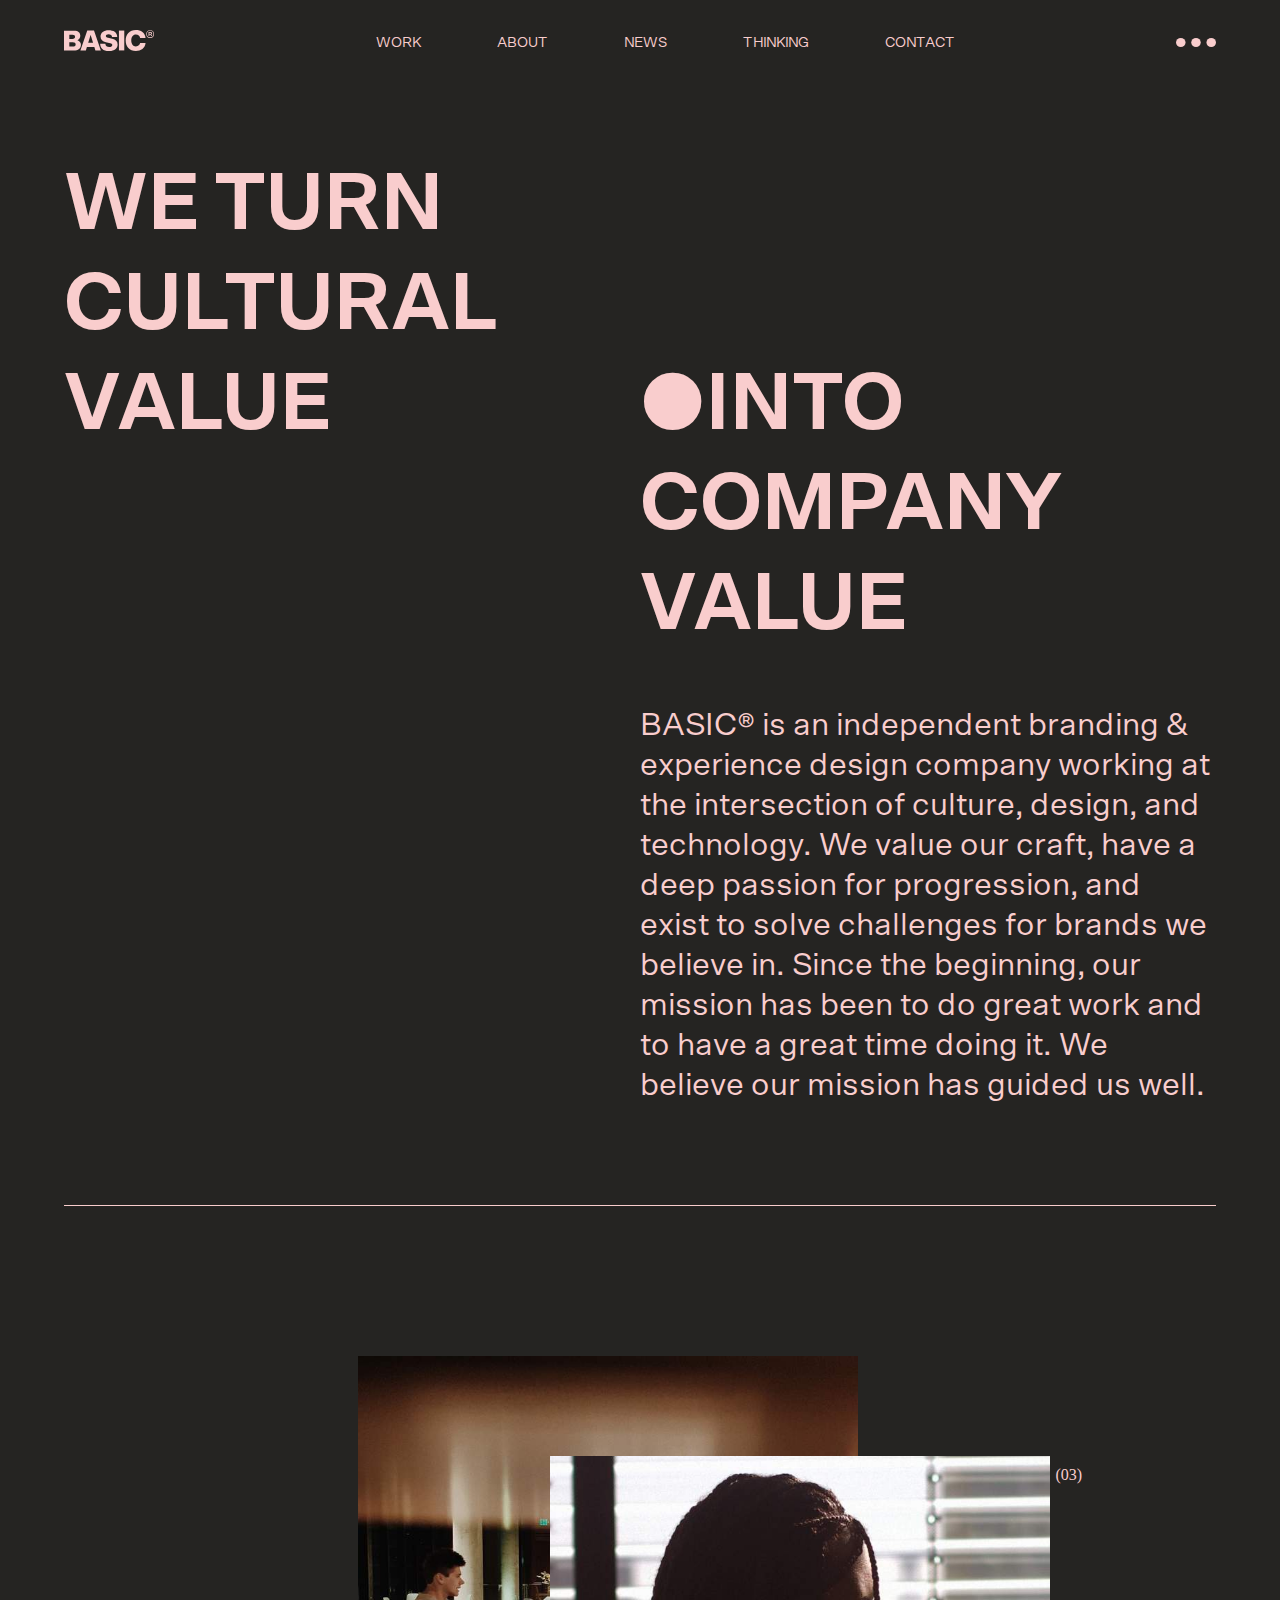
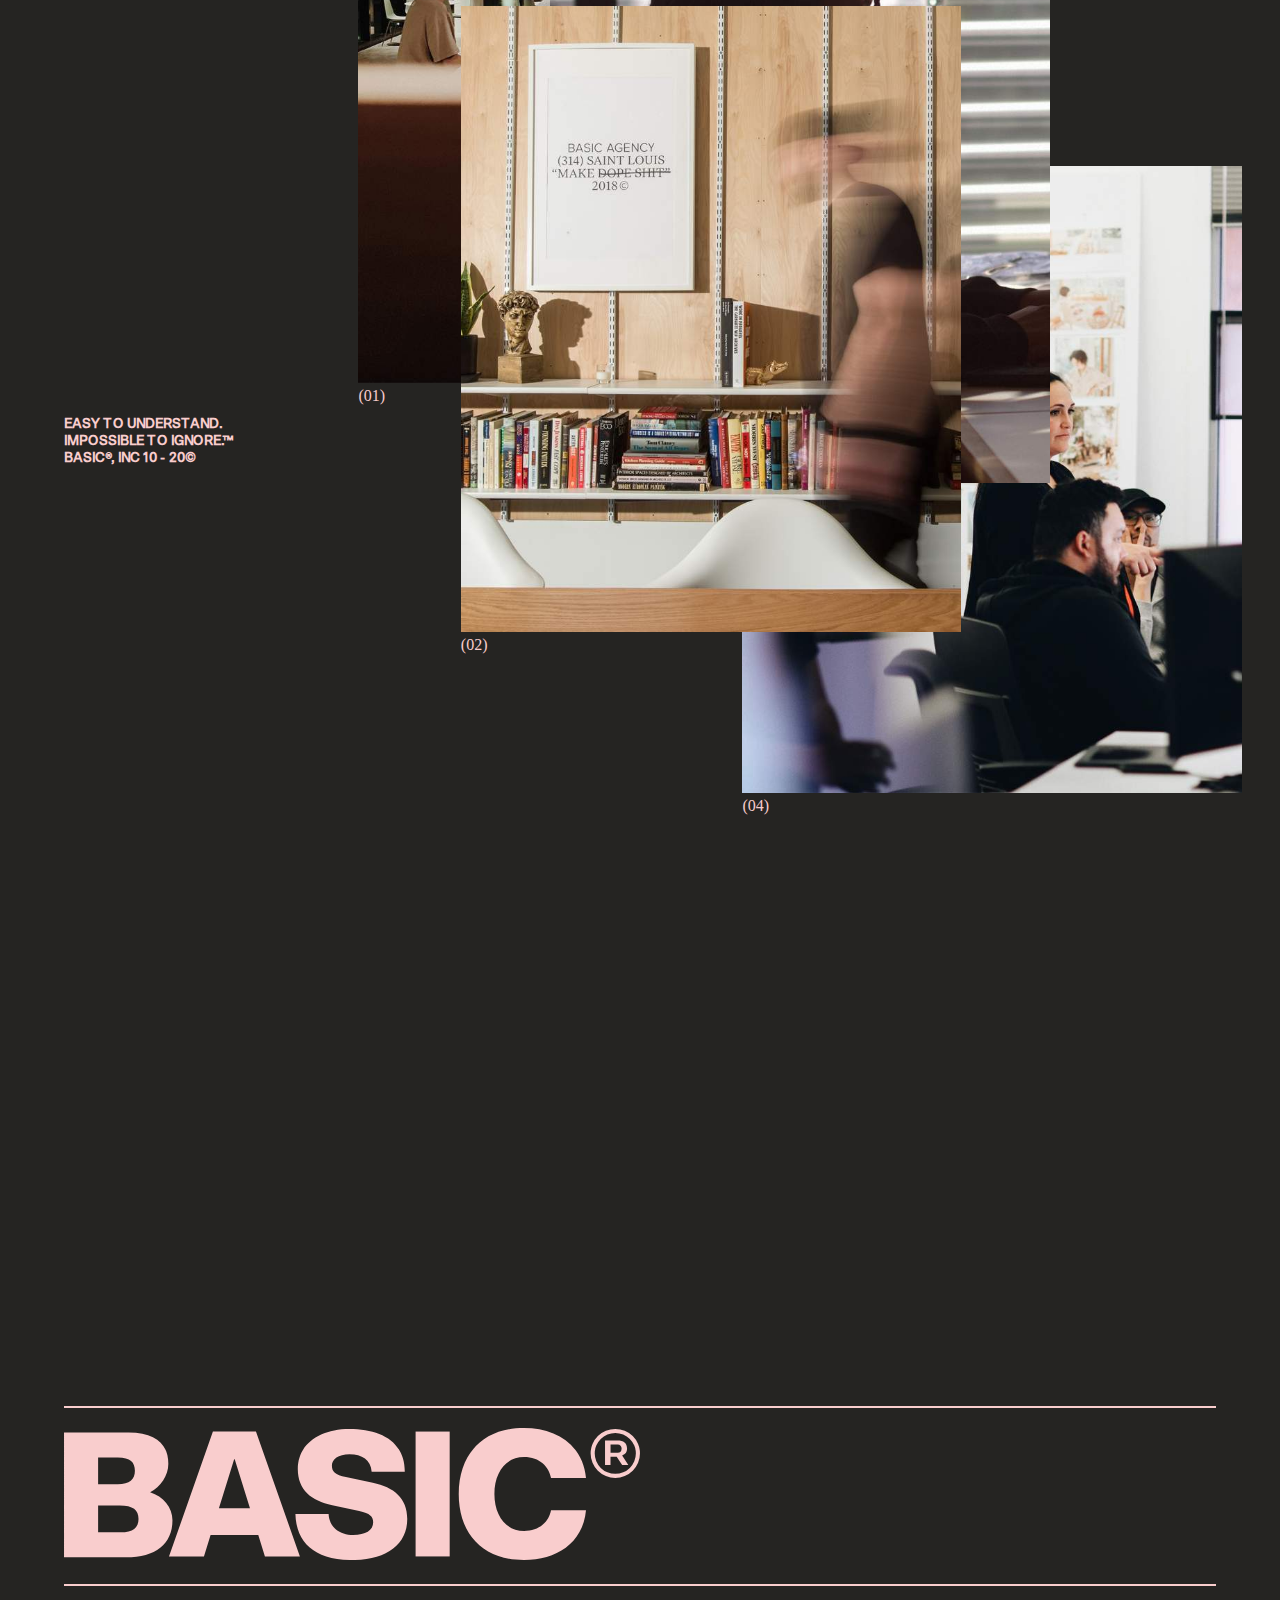
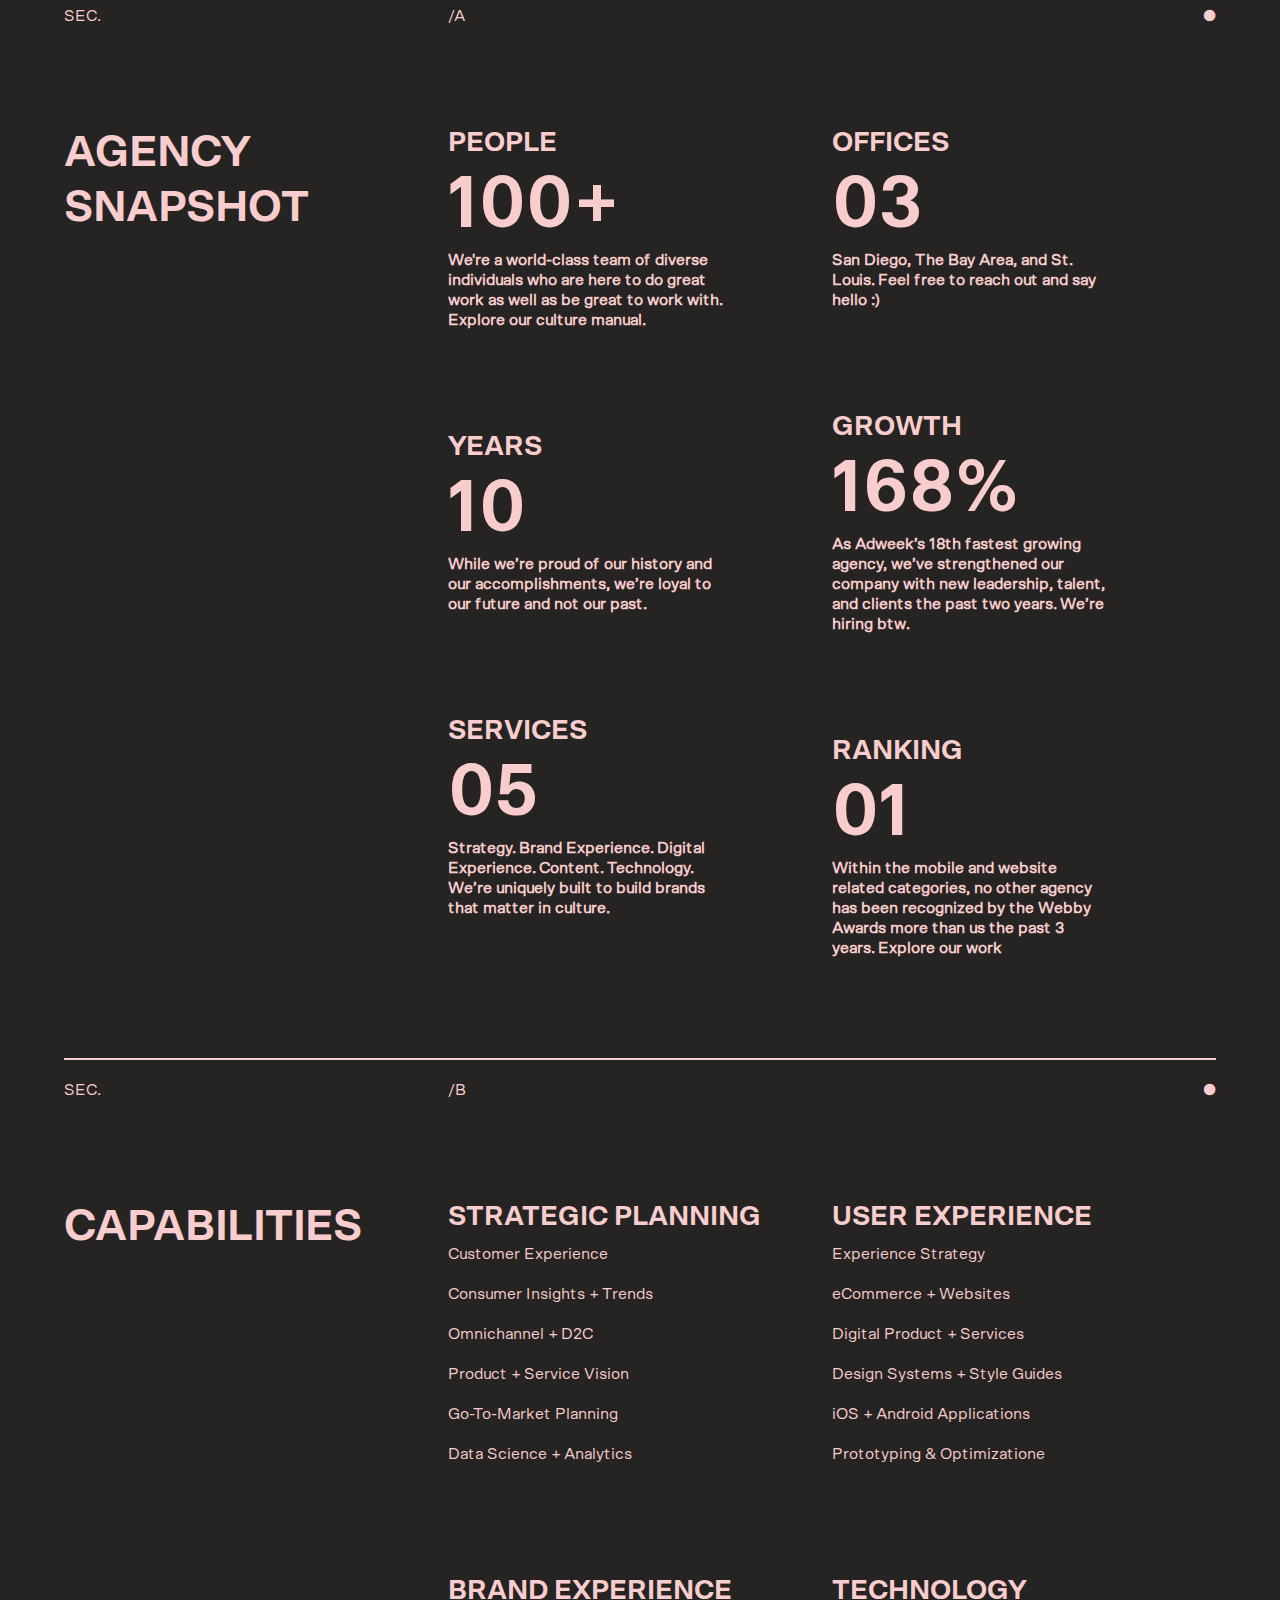
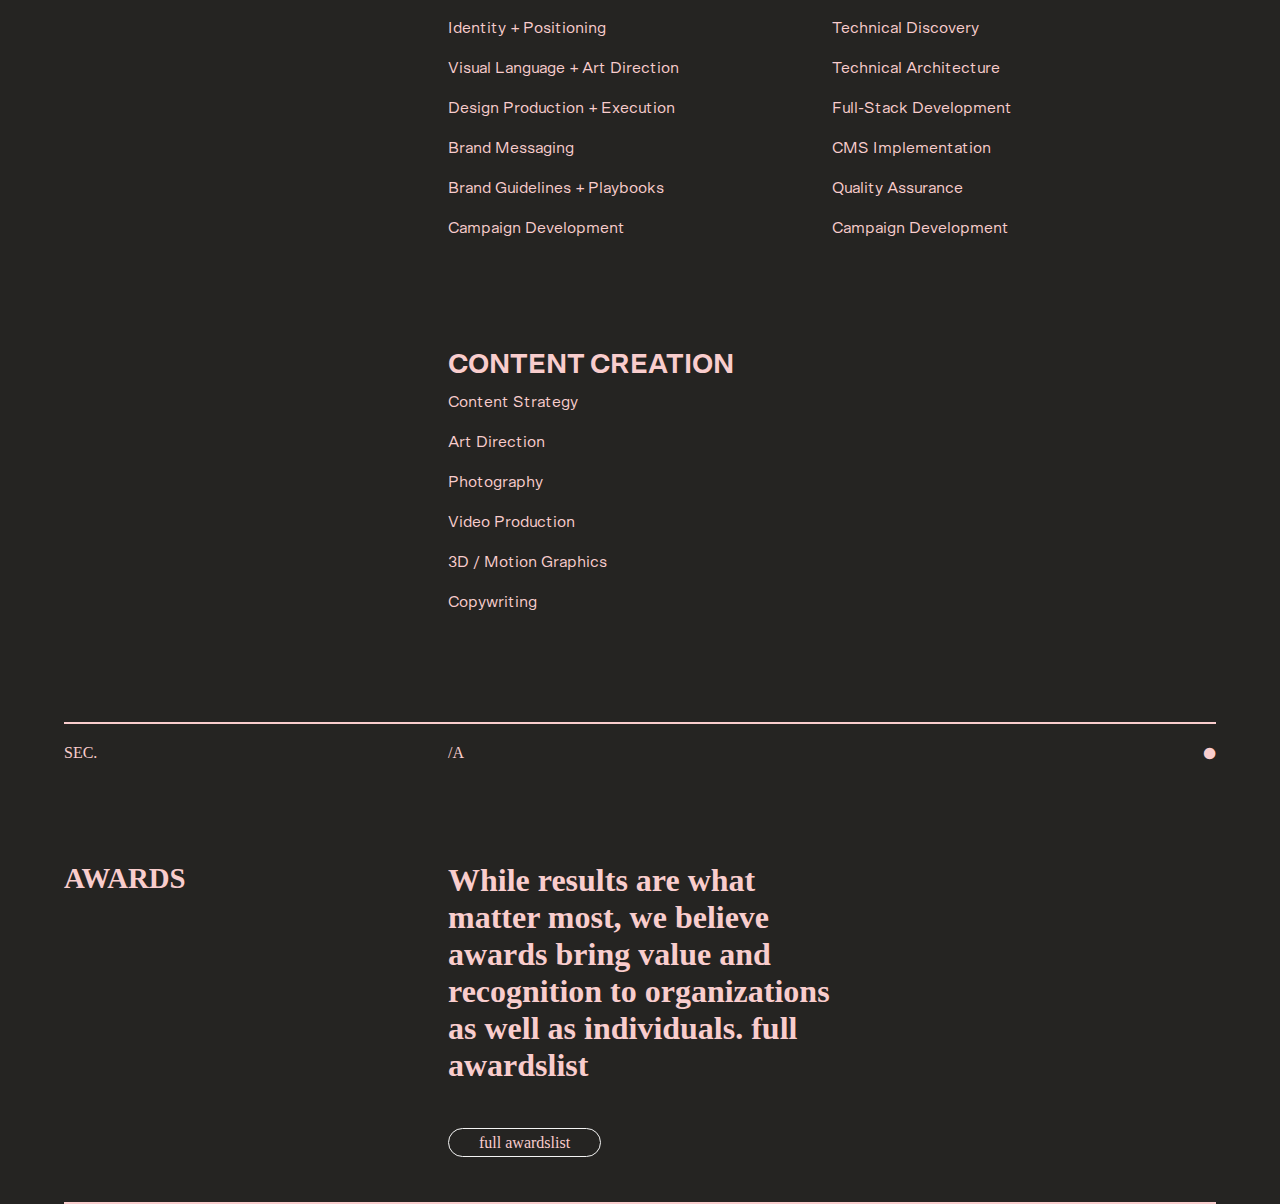
==== assets/html/about.html @ 521edc27 "Basic-Agency" ====
<!DOCTYPE html>
<html lang="en">

<head>
    <meta charset="UTF-8">
    <meta name="viewport" content="width=device-width, initial-scale=1.0">
    <title>Document</title>
    <link rel="stylesheet" href="../css/style.css">
</head>

<body>
    <main class="HeroAbout">
        <section id="about">
            <!-- Header -->
            <header>
                <nav>
                    <a href="../../index.html"><img src="../img/logo_pink.svg" alt=""></a>
                    <ul>
                        <li><a class="nav-item nav-item-pink" href="../html/work.html">WORK</a></li>
                        <li><a class="nav-item nav-item-pink" href="../html/about.html">ABOUT</a></li>
                        <li><a class="nav-item nav-item-pink" href="../html/news.html">NEWS</a></li>
                        <li><a class="nav-item nav-item-pink" href="../html/thinking.html">THINKING</a></li>
                        <li><a class="nav-item nav-item-pink" href="../html/contact.html">CONTACT</a></li>
                    </ul>
                    <img src="../img/menu_pink.svg" alt="">
                </nav>
            </header>
        </section>
        <!-- sectionAbout2 -->
        <section class="sectionAbout2">
            <article class="weTurn">
                <h1>WE TURN CULTURAL VALUE</h1>
            </article>

            <article class="into">
                <h1>●INTO COMPANY VALUE</h1>
                <p>BASIC® is an independent branding & experience design company working at the intersection of culture,
                    design, and technology. We value our craft, have a deep passion for progression, and exist to solve
                    challenges for brands we believe in. Since the beginning, our mission has been to do great work and
                    to have a great time doing it. We believe our mission has guided us well.
                </p>
            </article>
        </section>
        <!-- sectionAbout3 -->
        <section class="sectionAbout3">
            <h5>EASY TO UNDERSTAND. IMPOSSIBLE TO IGNORE.™ BASIC®, INC 10 - 20©</h5>
            <article class="AboutImg1">
                <img src="../img/About-Gallery_1.jpg" alt="">
                <p>(01)</p>
            </article>
            <article class="AboutImg2">
                <img src="../img/About-Gallery_2.jpg" alt="">
                <p>(02)</p>
            </article>
            <article class="AboutImg3">
                <img src="../img/About-Gallery_3.jpg" alt="">
                <p>(03)</p>
            </article>
            <article class="AboutImg4">
                <img src="../img/About-Gallery_4.jpg" alt="">
                <p>(04)</p>
            </article>
        </section>
        <!-- sectionAbout4 -->
        <section class="sectionAbout4">
            <img src="../img/logo_pink.svg" alt="">
        </section>
        <!-- sectionAbout5 -->
        <section class="sectionAbout5">
            <!--  -->
            <section class="">
                <article class="snapshot">
                    <p>SEC.</p>
                    <h3>AGENCY SNAPSHOT</h3>
                </article>
            </section>
            <!--  -->
            <section class="">
                <!-- people -->
                <article class="people ">
                    <p>/A</p>
                    <h3>PEOPLE</h3>
                    <h1>100+</h1>
                    <h4>We're a world-class team of diverse individuals who are here to do great work as well as be
                        great to work with. Explore our culture manual.
                    </h4>
                </article>
                <!-- year -->
                <article class="people ">
                    <h3>YEARS</h3>
                    <h1>10</h1>
                    <h4>While we’re proud of our history and our accomplishments, we’re loyal to our future and not our
                        past.</h4>
                </article>
                <!-- services -->
                <article class="people classHeight">
                    <h3>SERVICES</h3>
                    <h1>05</h1>
                    <h4>Strategy. Brand Experience. Digital Experience. Content. Technology. We’re uniquely built to
                        build brands that matter in culture.</h4>
                </article>
            </section>
            <!--  -->
            <section>
                <!-- offices -->
                <article class="offices ">
                    <p>●</p>
                    <h3>OFFICES</h3>
                    <h1>03</h1>
                    <h4>San Diego, The Bay Area, and St. Louis. Feel free to reach out and say hello :)
                    </h4>
                </article>
                <!-- growth -->
                <article class="offices ">
                    <h3>GROWTH</h3>
                    <h1>168%</h1>
                    <h4>As Adweek’s 18th fastest growing agency, we’ve strengthened our company with new leadership,
                        talent, and clients the past two years. We’re hiring btw.
                    </h4>
                </article>
                <!-- ranking -->
                <article class="offices classHeight">
                    <h3>RANKING</h3>
                    <h1>01</h1>
                    <h4>Within the mobile and website related categories, no other agency has been recognized by the
                        Webby Awards more than us the past 3 years. Explore our work </h4>
                </article>
            </section>
        </section>
        <!-- sectionAbout 6 -->
        <section class="sectionAbout5 sectionAbout6">
            <!-- CAPABILITIES -->
            <section class="">
                <article class="snapshot">
                    <p>SEC.</p>
                    <h3>CAPABILITIES</h3>
                </article>
            </section>
            <!--  -->
            <section class="">
                <!-- STRATEGIC PLANNING -->
                <article class="people Liste">
                    <p>/B</p>
                    <h3>STRATEGIC PLANNING</h3>
                    <ul>
                        <li>Customer Experience</li>
                        <li>Consumer Insights + Trends</li>
                        <li>Omnichannel + D2C</li>
                        <li>Product + Service Vision</li>
                        <li>Go-To-Market Planning</li>
                        <li>Data Science + Analytics</li>
                    </ul>
                </article>
                <!-- BRAND EXPERIENCE-->
                <article class="people Liste">
                    <h3>BRAND EXPERIENCE</h3>
                    <ul>
                        <li>Identity + Positioning</li>
                        <li>Visual Language + Art Direction</li>
                        <li>Design Production + Execution</li>
                        <li>Brand Messaging</li>
                        <li>Brand Guidelines + Playbooks</li>
                        <li>Campaign Development</li>
                    </ul>
                </article>
                <!--CONTENT CREATION -->
                <article class="people Liste ">
                    <h3>CONTENT CREATION</h3>
                    <ul>
                        <li>Content Strategy</li>
                        <li>Art Direction</li>
                        <li>Photography</li>
                        <li>Video Production</li>
                        <li>3D / Motion Graphics</li>
                        <li>Copywriting</li>
                    </ul>
                </article>
            </section>
            <!--  -->
            <section>
                <!--USER EXPERIENCE -->
                <article class="offices Liste">
                    <p>●</p>
                    <h3>USER EXPERIENCE</h3>
                    <ul>
                        <li>Experience Strategy</li>
                        <li>eCommerce + Websites</li>
                        <li>Digital Product + Services</li>
                        <li>Design Systems + Style Guides</li>
                        <li>iOS + Android Applications</li>
                        <li>Prototyping & Optimizatione</li>
                    </ul>
                </article>
                <!-- TECHNOLOGY -->
                <article class="offices Liste">
                    <h3>TECHNOLOGY</h3>
                    <ul>
                        <li>Technical Discovery</li>
                        <li>Technical Architecture</li>
                        <li>Full-Stack Development</li>
                        <li>CMS Implementation</li>
                        <li>Quality Assurance</li>
                        <li>Campaign Development</li>
                    </ul>
                </article>
            </section>
        </section>
        <!-- sectionAbout7-->
        <section class="sectionAbout7 ">
            <!-- CAPABILITIES -->
            <section>
                <article class="awards">
                    <p>SEC.</p>
                    <h3>AWARDS</h3>
                </article>
            </section>

            <section>
                <article class="while">
                    <p>/A</p>
                    <h2>While results are what matter most, we believe awards bring value and recognition to organizations as well as individuals. full awardslist
                    </h2>
                    <a href="">full awardslist</a>
                </article>
            </section>

            <section>
                <article class="offices">
                    <p>●</p>
                </article>
            </section>

        </section>
    </main>

    <script src="main.js"></script>
</body>

</html>
---- assets/css/style.css ----
@font-face {
    font-family: Bold;
    src: url(../fonts/SctoGroteskA-Bold.woff2);
}
@font-face {
    font-family: Medium;
    src : url(../fonts/SctoGroteskA-Medium.woff2);
}
@font-face {
    font-family: regular;
    src: url(../fonts/SctoGroteskA-Regular.woff2);
}

*{
    margin: 0;
    padding: 0;
    /* position: relative; */
}

/* __________Navbar____________ */
/* __________Navbar____________ */
body{
    /* margin: 0px 5%; */
    background-color: #f4f4f4;
    color: #252422;
}
header {
    /* background-color: grey; */  
    padding: 30px 5% 0 5%;
}
header nav a {
    width: 90px;
}
nav{
    display: flex;
    justify-content: space-between;
    align-items: center;
}
nav ul {
    list-style: none;
    display: flex;
    justify-content: center;
}
nav ul li {
    padding:0 38px;
}
nav ul li a{
    text-decoration: none;
    color: #252422;
    font-family: Regular;
    font-size: .9em;
}
.nav-item{
    padding-bottom: 5px;
    transition: 0.3s;
    z-index: 1;
    position: relative;
    
}
.nav-item::before{
    content: "";
    position: absolute;
    bottom: 5px;
    left: 0;
    width: 100%;
    height: 1px;
    background-color: #252422;
    opacity: 0;
    transition: 0.3s;
}
.nav-item-pink::before{
    background-color: #f9cdcd;
}
.nav-item:not(.is-active):hover::before{
    opacity: 1;
    bottom: -2px;
}
.nav-item:not(.is-active):hover{
   
}

/* nav ul li a:hover {
    text-decoration: underline;
    
}
nav ul li a:active{
    text-decoration: underline;
    text-decoration-color: #f9cd;
    color: #f9cdcd;
} */
header nav>img {
    width: 40px;
}
/* section 1 /  */
.article1>h1{
    font-size: 5em;
    text-transform: uppercase;
    font-family: Bold;
    font-weight: bolder;
}
#circle{
    width: 60px;
    height: 60px;
    border-radius: 50%;
    background-color: #252422;
}
#Hero{
    margin: 0px 5%;
}
#here1{
    display: flex;
    align-items: baseline;
    justify-content: baseline;
    position: absolute;
    right: 5%;
    font-family: bold;
    
    /* background-color: red; */
}
#here1>h2 {
    text-transform: uppercase;
    font-size: 5em;
}
.article1>h1 {
    margin-top: 100px;
    /* background-color: blue; */
}
#video1{
    display: block;
    margin-top: 90px;
    border-bottom: 3px solid gray;
    padding-bottom: 20px;
}
#Hero p {
    padding-top: 10px;
}

/* article 1 */
.article2{
    /* background-color: blue; */
    position: relative;
    height: 400px;
    border-bottom: 3px solid gray;
}
.basic1{
    display: flex;
    justify-content: space-between;
    /* background-color: red; */
    margin-top: 100px;
}
.article2 h2 {
    font-size: 2.3em;
}
.article2 img{
    position: relative;
    width: 300px;
    top: -40px;
    
}
.article2>a{
    text-decoration: none;
    padding: 10px 50px;
    color: #252422;
    border: 1px solid #252422;
    border-radius: 20px;
    position: relative;
    top: 50px;
}
.article2>a:hover{
    color: #f4f4f4;
    background-color: #252422;
}

/* article 3 */

.article3{
    /* background-color: burlywood; */
    margin: 150px auto;
    
}
.article3 h2{
    font-size: 2.5em;
    
}

/* article 4 */
.article4{
    display: flex;
    justify-content: center;
    align-items: baseline;
    /* background-color: red; */
    position: relative;
}
.article4 div {
    padding-left: 30px;
}

.article4 img {
    width: 150px;
    height: 100px;
    padding-bottom: 30px; 
}
/* .article4>img:nth-of-type(5){
    width: 50px;
} */

.article4 h3{
    display: flex;
    align-items: baseline;
    padding-bottom: 10px;
    border-bottom: 2px solid gray;    
}
.article4 p {
    align-items: baseline;
    /* background-color: blue; */
    text-align: justify;
    padding-bottom: 100px;
}


/* section 2 __________________________________________*/
.section2{
    background-color: #252422;
    /* height: 300vh; */
    /* padding: 15% 0 0 5%; */
    color: #f9cdcd;
}

/* article 1__________ */
.art1{
    display: flex;
    justify-content: space-between;
    padding: 15% 5% 0 5%;
}

.section2 .art1 h1{
    font-size: 5.1em;
    font-family: Bold;
    
}

.section2 .art1 h4 {
    padding-top: 30px;
    padding-bottom: 100px;
    font-family: regular;
}
.section2 .art1 a{
    padding: 5px 30px;
    border: 1px solid #f9cdcd;
    border-radius: 20px;
    margin-top: 40px;
    color: #f9cdcd;
    text-decoration: none;
    font-family: regular;
}
.section2 .art1 a:hover{
    color: #252422;
    background-color: #f9cdcd;
    
}

.section2 .art2 video:nth-of-type(1) {
   /* padding-top: 150px; */
   width: 100%;
   height: auto;
   
}

/* article 2 ______*/

.art2{
    padding: 0 5% 0 5%;
    font-family: regular;
}
.art2>h3{
    font-size: 3em;
    padding: 200px 0 50px 0;
    
}
.arrow{
    display: flex;
    border-top: 2px solid gray;
    padding: 30px 0;
}
.arrow .first{
    display: flex;
    flex-direction: column;
    justify-content: space-between;
    padding-left: 15px;
    max-width: 525px;
}
.arrow .first p{
    position: relative;
    bottom: 0;
    word-spacing: 20px;
}

.arrow .first>h3 {
    font-size: 2.5em;
    
}
.arrow img:nth-of-type(1){
    width: 30%;
}
.arrow img:nth-of-type(2){
    width: 3%;
    /* justify-content: space-evenly; */
    align-self: flex-start; 
    margin-left: auto;
}

/* article 3 _______________________________________*/

.art3{
    color: #f4f4f4;
    padding: 200px 5%;
    font-family: regular;
}
.arrow1{
    display: flex;
    justify-content: space-between;
}

.art3 .arrow1>img{
    width: 4%;
    
}
.art3 .arrow1>h3{
    font-size: 2em;
    
}
.LetsConnect{
    text-decoration: underline;
    color: white;
}

/* work seite / section work : article 1____________________ */
/* work seite / section work : article 1____________________ */
/* work seite / section work : article 1____________________ */

.work{
    color: #252422;
    font-family: Bold;
    padding: 100px 5% 0 5%;
}
.WorkArticle1{
    display: flex;
    justify-content: space-between;
    /* align-items: center; */
}
.WorkArticle1>h2{
    font-size: 5em;
}
.WorkArticle1>p{
    padding-top: 480px;
    padding-bottom: 100px;
    font-size: 1.2em;
    font-family: regular;
}

/*  section 2 work1 : article 2 ____________________ */
/*  section 2 work1 : article 2 ____________________ */
/*  section 2 work1 : article 2 ____________________ */

.work1{
    display: grid;
    grid-template-columns: repeat(3,1fr);
    gap: 20px;
    padding: 20px 0;
    border-top: 2px solid #252422;
    /* border-bottom:  2px solid #252422; */
    margin: 0 5%;
}

.left1 {
    display: flex;
    /* flex-direction: column; */
    justify-content: flex-start;
    align-content: flex-start;
    /* align-items: center; */
    
    border-right:  2px solid gray;
  
}
.work1 .left1>p{
    font-family: medium;
    color: #252422;
    position: relative;
    top: 0;
    left: 0;
    
}
.branded{
    display: flex; 
    flex-direction: column; 
    justify-content: center;
    position: relative;
    left: -45px;
     
} 
.work1 .branded h3{
   padding-bottom:  25px;     
   font-family: Bold;                                                      
   font-size: 2em;
}
.middle1{
    font-family: Bold;
}
.middle1>h2{
    padding: 20px 0;
}
.middle1>p{
    max-width: 230px; 
     
}
.right1{
    font-family: bold;
}
.right1>h2{
    padding: 20px 0;
}
.right1>p{
    max-width: 250px;
}

.work1 .left1 a{
    border-radius: 15px;
    padding: 5px 20px;
    border: 1px solid #252422;
    text-decoration: none;
    color: #252422;
    align-self: start;
    margin-top: 50px;
}
.work1 .left1 a:hover{
    color: #f4f4f4;
    background-color: #252422;
    transition: .5s;
}
.work1 .middle1>video{
    width: 100%;
}

.work1 .right1>img{
    width: 100%;
}

.work1 .middle1>img {
    width: 100%;
}
/* <!-- section 3 (work2) / article * 3 (left1+ middle1 + right1) --> */
/* <!-- section 3 (work2) / article * 3 (left1+ middle1 + right1) --> */
/* <!-- section 3 (work2) / article * 3 (left1+ middle1 + right1) --> */





/* News > section > article (art2) + (div > (class=first news1,2,3,4,5)) */
/* News > section > article (art2) + (div > (class=first news1,2,3,4,5)) */
/* News > section > article (art2) + (div > (class=first news1,2,3,4,5)) */
.NewsWord>h1{   
    display: flex;
    justify-content: space-between;
    align-items: center;
    font-size: 5.5em;
    padding: 150px 5%;
    font-family: Bold;
    /* background-color: red; */
    
}
.NewsWord #NewsCircle{
    background-color: #252422;
    padding: 30px;
    border-radius: 50%;
    /* background-color: blue; */
    
}
/* 
.arrow .news1>h3 {
    max-width: 500px;
    font-size: 1em;
    background-color: red;
} */



/* <!-- seite Thinking ===>>> (sectionThinking 1) after Header --> */
/* <!-- seite Thinking ===>>> (sectionThinking 1) after Header --> */
/* <!-- seite Thinking ===>>> (sectionThinking 1) after Header --> */

.HeroThinking{
    background-color: #252422;
    color: #f9cdcd;
    /* font-family: Bold; */
}
.HeroThinking ul li>a{
    color: #f9cdcd;
    
}

.ThinkingWord>h1{
    display: flex;
    justify-content: space-between;
    align-items: center;
    font-size: 5.5em;
    padding: 150px 5% 110px 5%;
    color: #f9cdcd;
    font-family: Bold;
}
.ThinkingWord #ThinkingCircle{
    padding: 30px;
    background-color: #f9cdcd;
    border-radius: 50%;
}

/* <!-- seite thinking / sectionThinking2  --> */
/* <!-- seite thinking / sectionThinking2  --> */

.sectionThinking2{
    display: grid;
    grid-template-columns: repeat(3,1fr);
    padding: 0px 5% 100px 5% ;
    gap: 50px;
}
.sectionThinking2 {
    color: #f9cdcd;   
}
.brandbeats>h2{
    padding-bottom: 25px;
    font-size: 1.5em;
}
.brandbeats>p{
    line-height: 1.8em;
    font-size: 1em;
    font-family: medium;
}
.applied>h2{
    padding-bottom: 25px;
    font-size: 1.5em;
}
.applied>p{
    line-height: 1.8em;
    font-size: 1em;
    font-family: medium;
}



/* <!-- seite About ===>>> (sectionAbout 1) after Header --> */
/* <!-- seite About ===>>> (sectionAbout 1) after Header --> */
/* <!-- seite About ===>>> (sectionAbout 1) after Header --> */

.HeroAbout{
    background-color: #252422;
    color: #f9cdcd;
    /* font-family: Bold; */
    overflow: hidden;
}
.HeroAbout ul li>a{
    color: #f9cdcd;
    
}

/* (sectionAbout 2) after sectionAbout1 --> */ 
/* (sectionAbout 2) after sectionAbout1 --> */ 
.sectionAbout2{
    display: grid;
    grid-template-columns: repeat(2,1fr) ;
    margin: 100px 5% 0 5%;
    font-family: Bold;
    /* background-color: #fff; */
    overflow: hidden;
    border-bottom: 1px solid #f9cdcd;
}
.into{
    grid-row: 2 / 3 ;
    grid-column-start: 2;
    position: relative;
    top: -100px;
    
}
.weTurn>h1{
    font-size: 5em;
}
.into>h1{
    font-size: 5em;  
    padding-bottom: 50px; 
}
.into>p{
    font-size: 2em;
    font-family: Regular;
}
/* (sectionAbout 3) after sectionAbout2 --> */ 
/* (sectionAbout 3) after sectionAbout2 --> */ 

.sectionAbout3{
    height:200vh;
    position: relative;
    padding: auto 5%;
    /* background-color: blue; */
    overflow: hidden;
    
}
.sectionAbout3>h5{
    position: relative;
    top: 90vh;
    /* background-color: red; */
    max-width: 200px;
    font-family: medium;
    padding-left: 5%;
}
.sectionAbout3 img {
    width: 500px;
}
.AboutImg1{
    position: absolute;
    left: 28%;
    top: 150px;
    z-index: 1;
}
.AboutImg2{
    position: absolute;
    left: 36%;
    top: 400px;
    z-index: 2;
}
.AboutImg3{
    display: flex;
    position: absolute;
    left: 43%;
    top: 250px;
    z-index: 1;
}
.AboutImg3>p{
    padding: 10px 0 0 5px;
}
.AboutImg4{
    position: absolute;
    top: 560px;
    left: 58%;
    z-index: 0;
}

.AboutImg1:hover{
    z-index: 99;
    
}
.AboutImg3:hover{
    z-index: 99;
}
.AboutImg4:hover{
    z-index: 99;
}

/* (sectionAbout 4) after sectionAbout3 --> */ 
/* (sectionAbout 4) after sectionAbout3 --> */ 
.sectionAbout4{
    padding: 20px 0;
    margin: auto 5%;
    border-top: 2px solid #f9cdcd;
    border-bottom: 2px solid #f9cdcd;
}
.sectionAbout4>img{
    width: 50%;
}

/* (sectionAbout 5) after sectionAbout4 --> */ 
/* (sectionAbout 5) after sectionAbout4 --> */ 

.sectionAbout5{
    display: grid;
    grid-template-columns: repeat(3,1fr);
    padding-top:  20px ;
    border-bottom: 2px solid #f9cdcd;
    margin: 0 5%;
}
.sectionAbout5 .snapshot>p{
    padding-bottom: 100px;
    font-family: regular;
}
.sectionAbout5 .snapshot>h3{
    font-size: 2.7em;
    font-family: Bold;
}

/* class people */
.people{
    font-family: regular;
    padding-bottom: 100px;
}


.people h3,h1{
    font-family: Bold;
    
}
.people>p{
    padding-bottom: 100px;
}
.people>h3{
    font-size: 1.7em;
}
.people>h1{
    font-size: 4.5em;
    /* padding: 15px 0; */
}
.people>h4{
    max-width: 280px;
    
}
/* class offices */
/* class offices */
.offices{
    font-family: regular;
    padding-bottom: 100px;
}

.offices h3,h1{
    font-family: Bold;
}
.offices>p{
    padding-bottom:  100px;
    display: flex;
    justify-content: flex-end;
}
.offices>h3{
    font-size: 1.7em;
}
.offices>h1{
    font-size: 4.5em;
    
}
.offices>h4{
    max-width: 275px;
}

/* (sectionAbout 6) after sectionAbout5 --> */ 
/* (sectionAbout 6) after sectionAbout5 --> */ 
.sectionAbout6 .Liste ul li {
    list-style: none;    
    padding: 10px 0 ;
}
/* (sectionAbout 7) after sectionAbout6 --> */ 
/* (sectionAbout 7) after sectionAbout6 --> */ 

.sectionAbout7{
    display: grid;
    grid-template-columns: repeat(3,1fr);
    padding-top:  20px ;
    padding-bottom: 50px;
    border-bottom: 2px solid #f9cdcd;
    margin: 0 5%;
}
.awards>p{
    padding-bottom: 100px;
}
.awards>h3{
    font-size: 1.8em;
}
.while>p{
    padding-bottom: 100px;
}
.while>h2{
    font-size: 2em;
    /* background-color: red; */
    /* max-width: auto; */
    padding-bottom: 50px;
}
.while>a{
    color: #f9cdcd;
    padding: 5px 30px;
    border: 1px solid #f4f4f4;
    border-radius: 20px;
    text-decoration: none;
}
.while>a:hover{
    color: #252422;
    background-color: #f9cdcd;
}
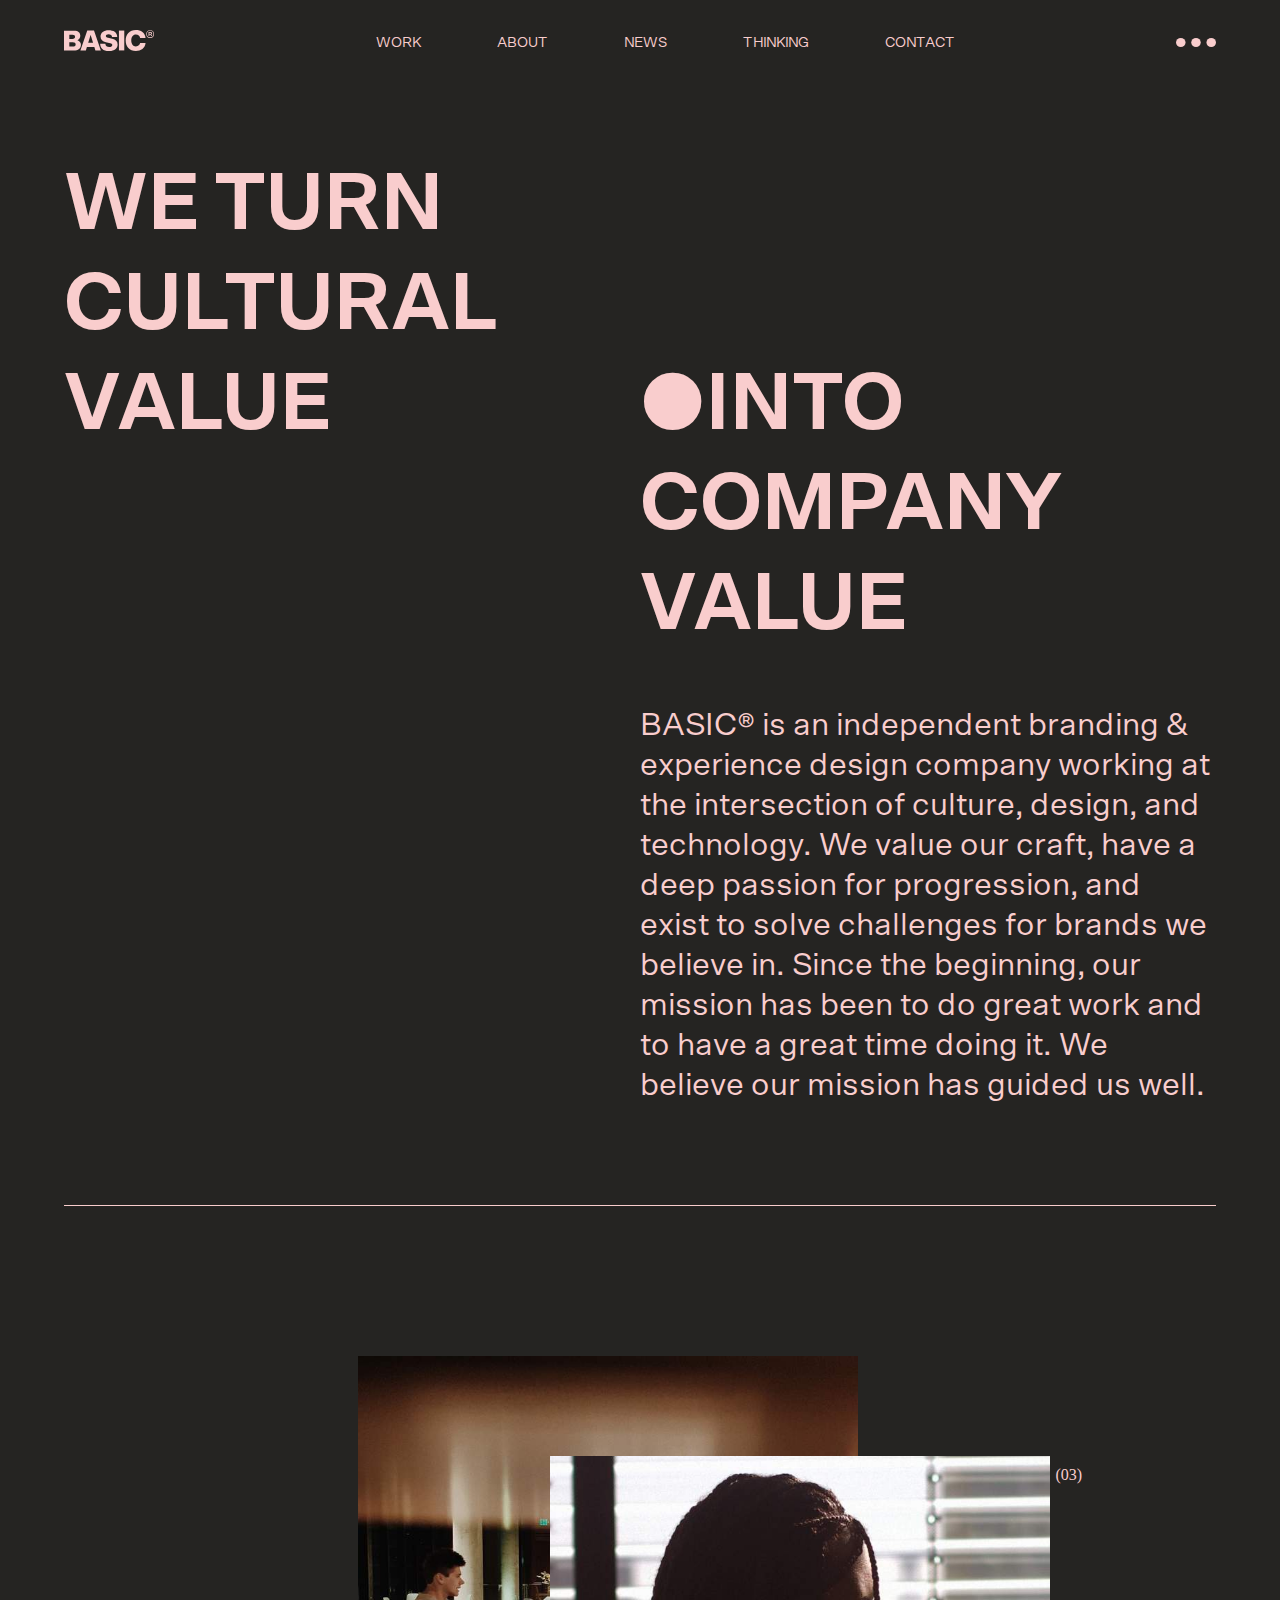
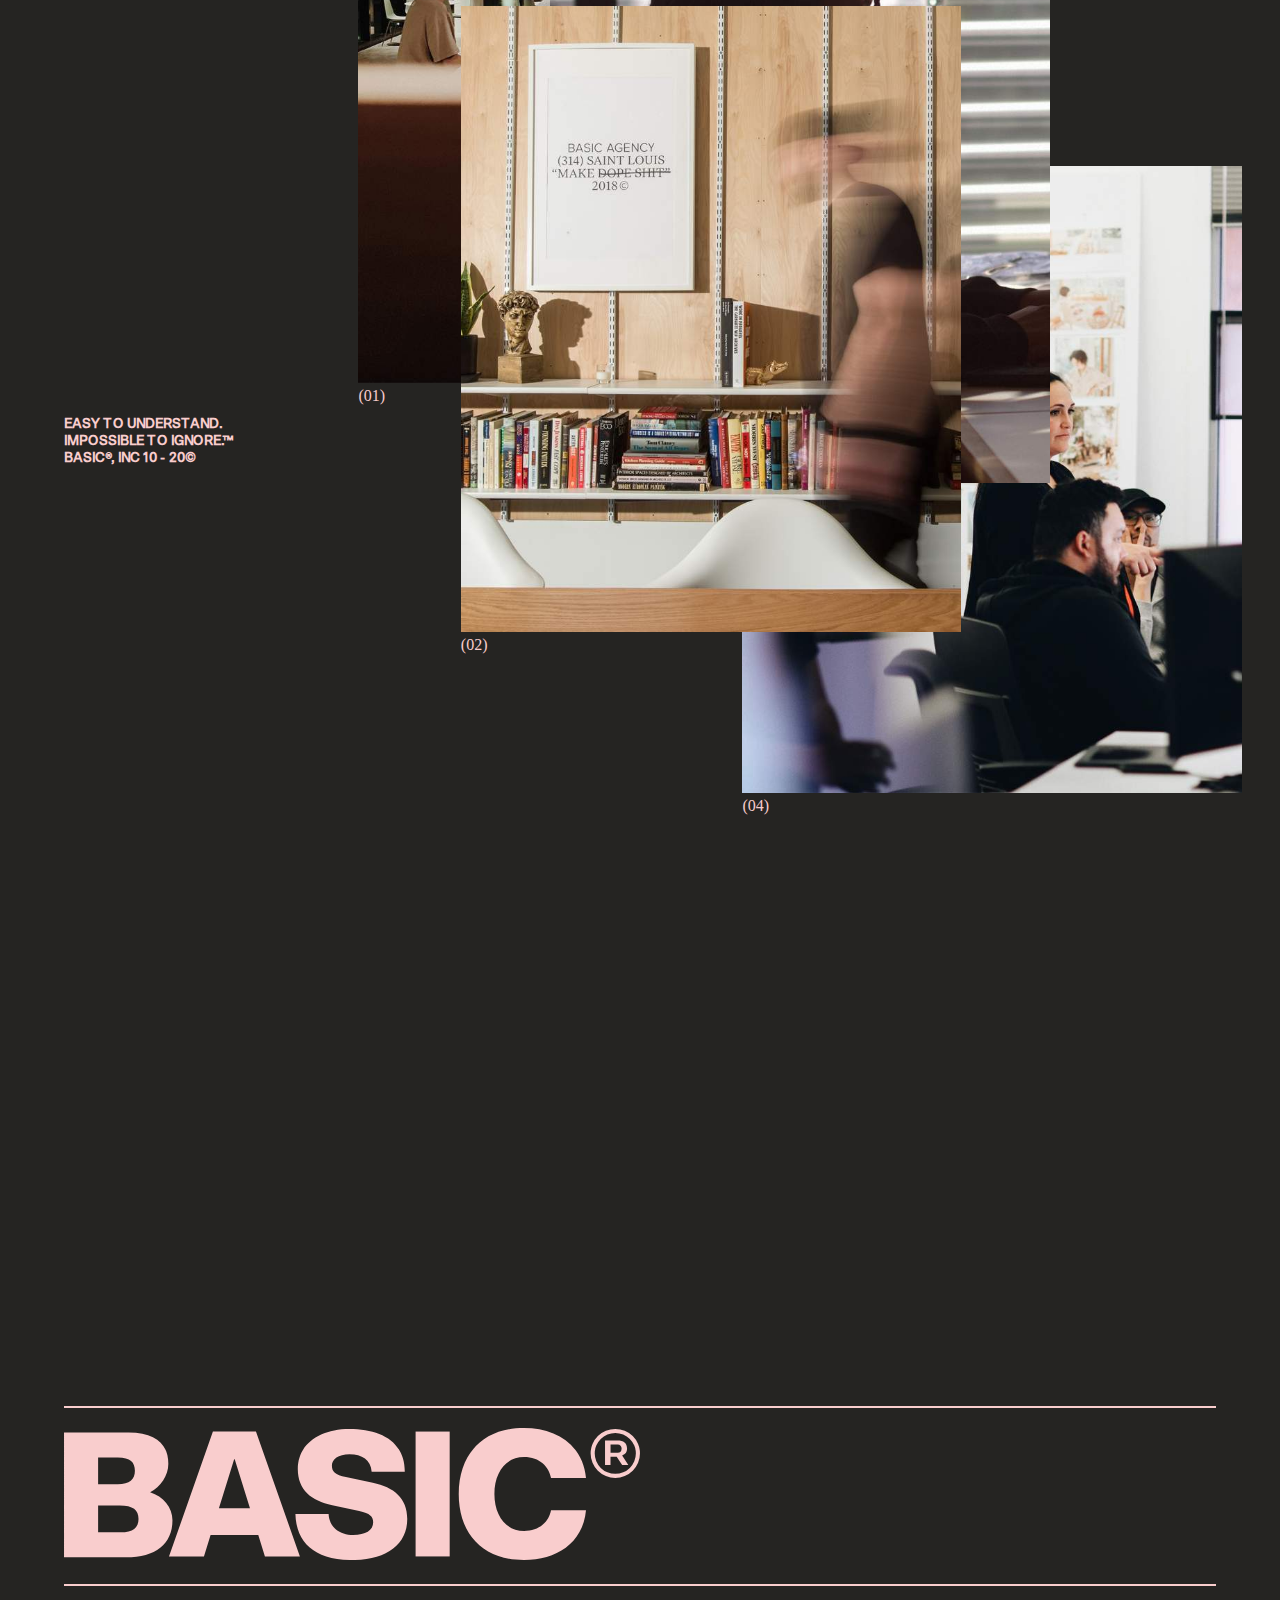
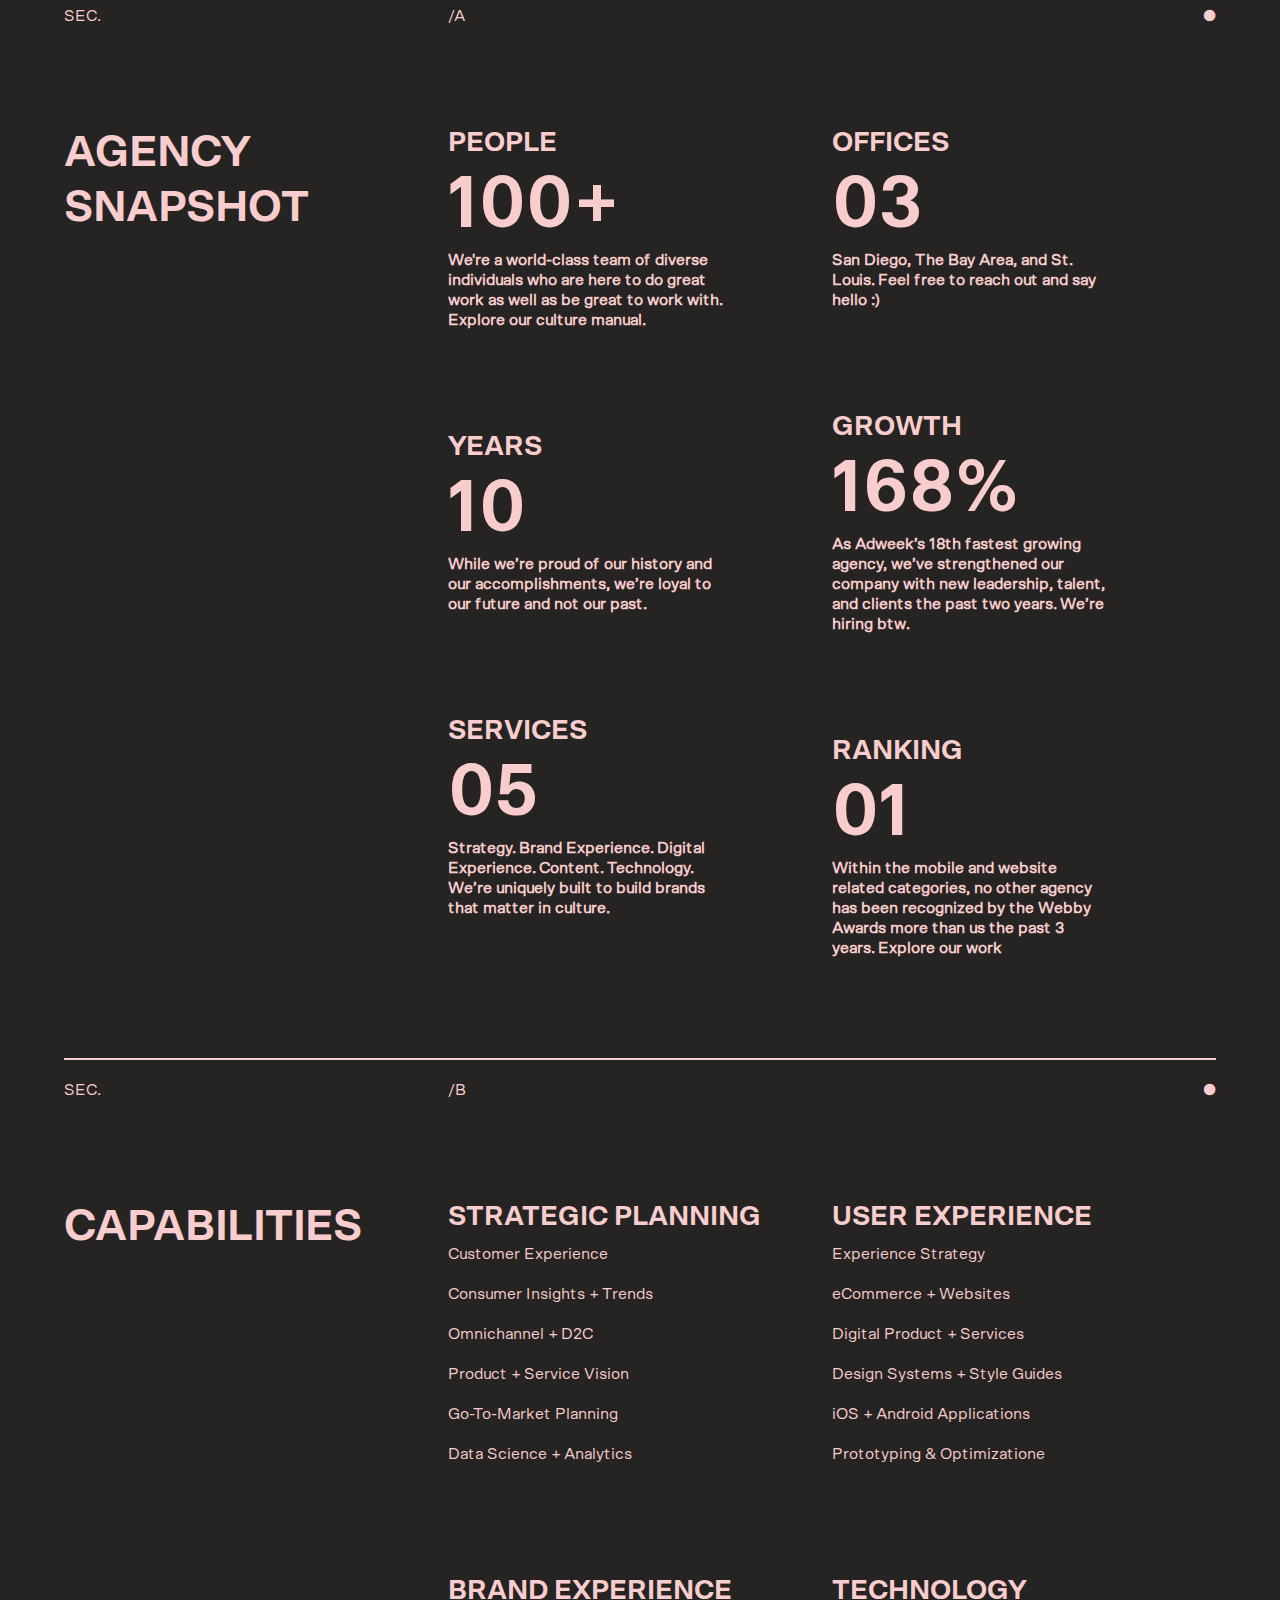
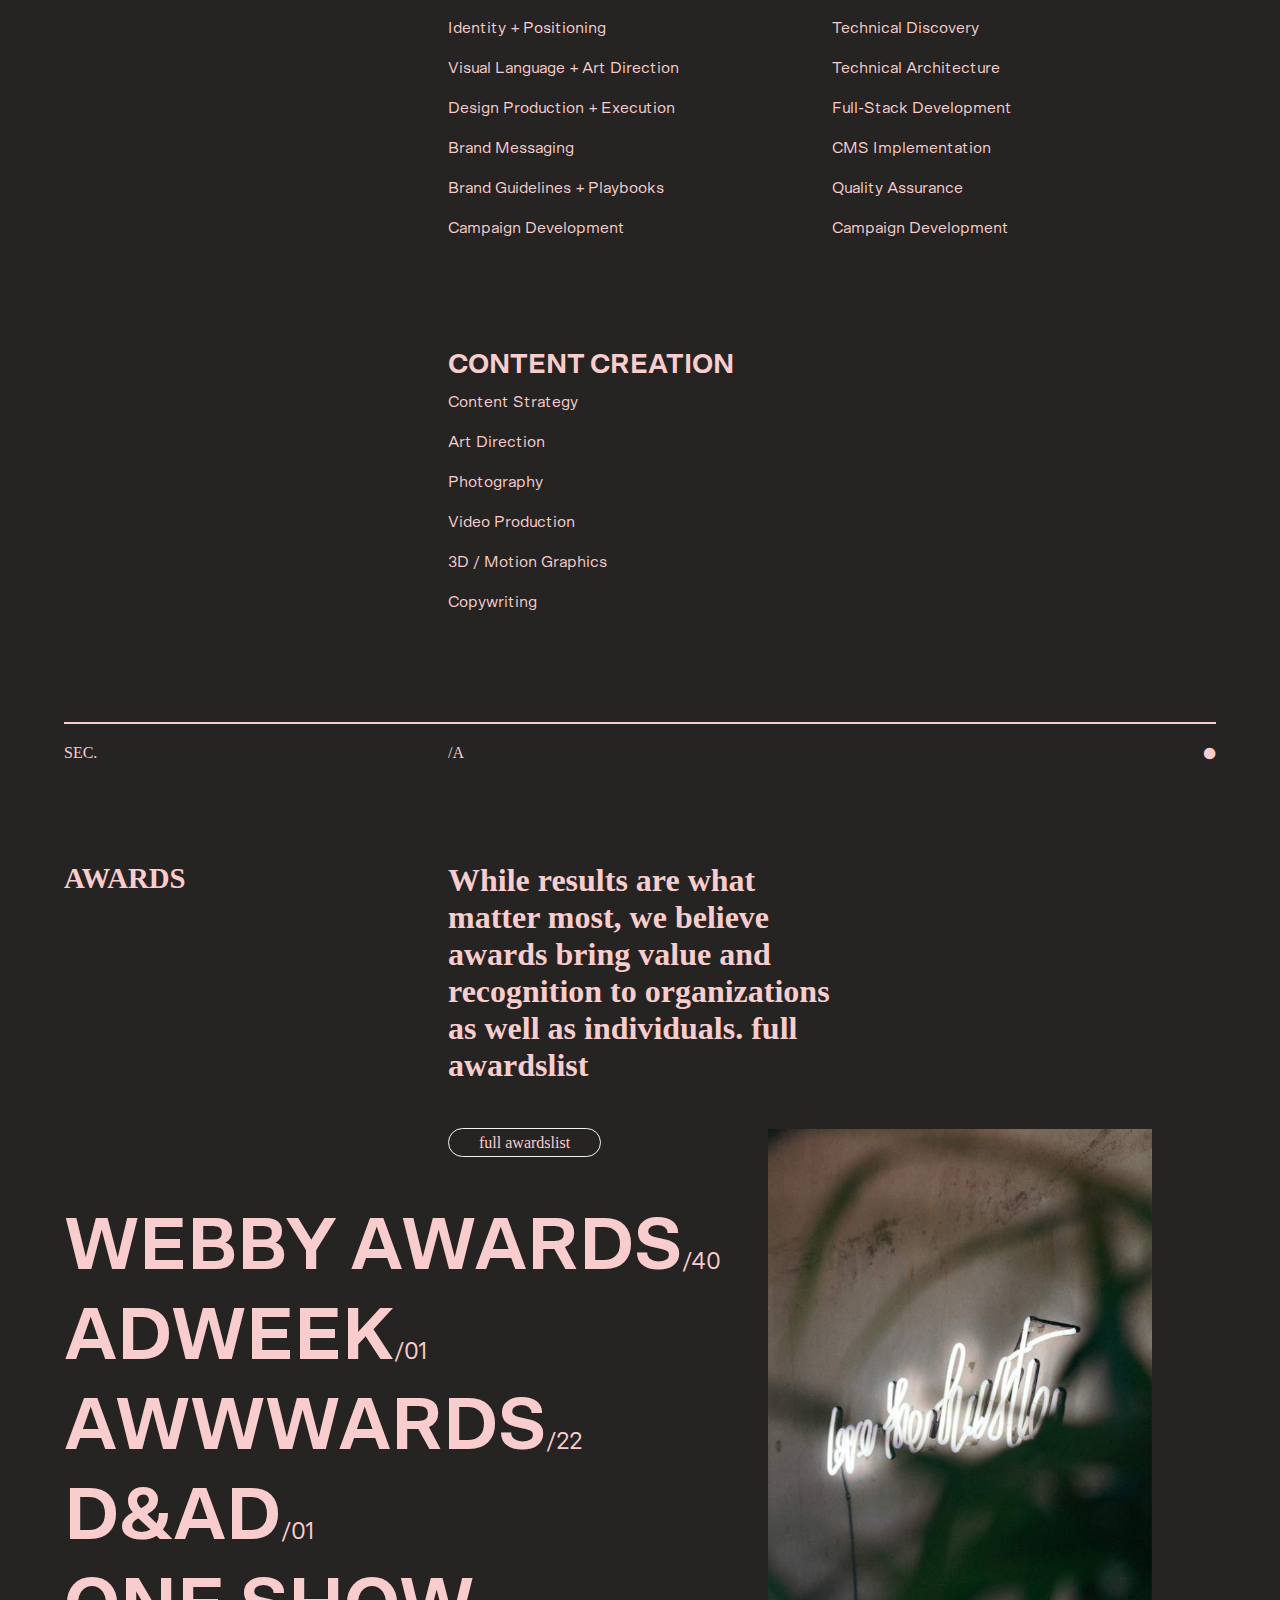
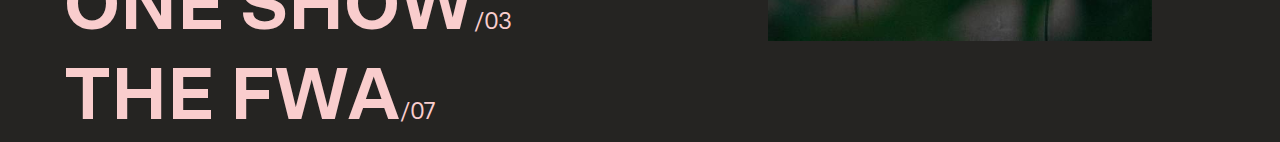
==== commit e786ad7f: "about/hover last section" ====
--- a/assets/html/about.html
+++ b/assets/html/about.html
@@ -218,7 +218,8 @@
             <section>
                 <article class="while">
                     <p>/A</p>
-                    <h2>While results are what matter most, we believe awards bring value and recognition to organizations as well as individuals. full awardslist
+                    <h2>While results are what matter most, we believe awards bring value and recognition to
+                        organizations as well as individuals. full awardslist
                     </h2>
                     <a href="">full awardslist</a>
                 </article>
@@ -231,6 +232,41 @@
             </section>
 
         </section>
+
+        <section class="sectionAbout8">
+            <article class="webbyAwards">
+                <div>
+                   <h1>WEBBY AWARDS</h1>
+                    <p>/40</p>
+                    
+                    <div class="hover-1">
+                        <img src="../img/hover-1.jpg" alt="">
+                    </div>
+                </div>
+                <div>
+                    <h1>ADWEEK</h1>
+                    <p>/01</p>
+                </div>
+                <div>
+                    <h1>AWWWARDS</h1>
+                    <p>/22</p>
+                </div>
+                <div>
+                    <h1>D&AD</h1>
+                    <p>/01</p>
+                </div>
+                <div>
+                    <h1>ONE SHOW</h1>
+                    <p>/03</p>
+                </div>
+                <div>
+                    <h1>THE FWA</h1>
+                    <p>/07</p>
+                </div>
+
+
+            </article>
+        </section>
     </main>
 
     <script src="main.js"></script>
--- a/assets/css/style.css
+++ b/assets/css/style.css
@@ -749,7 +749,7 @@
     grid-template-columns: repeat(3,1fr);
     padding-top:  20px ;
     padding-bottom: 50px;
-    border-bottom: 2px solid #f9cdcd;
+    /* border-bottom: 2px solid #f9cdcd; */
     margin: 0 5%;
 }
 .awards>p{
@@ -777,4 +777,39 @@
 .while>a:hover{
     color: #252422;
     background-color: #f9cdcd;
-}+}
+/* (sectionAbout 8) after sectionAbout7 --> */ 
+/* (sectionAbout 8) after sectionAbout7 --> */ 
+.sectionAbout8{
+    padding: 0 5%;
+    
+}
+.webbyAwards div {
+    display: flex;
+    align-items: baseline;
+    margin: 0 0;
+    padding: 0 0 ;
+    /* opacity: 0.5; */
+}
+/* .webbyAwards div h1,p{
+    opacity: 0.5;
+} */
+
+.webbyAwards h1{
+    font-size: 4.5em;
+}
+.webbyAwards p{
+    font-size: 1.5em;
+    font-family: regular;
+}
+.webbyAwards .hover-1>img{
+    width: 30%;
+    position: absolute;
+    right: 10%;
+    margin-top: -11%;
+    display: block;
+   
+}
+.webbyAwards div:nth-of-type(1):hover{
+    
+}
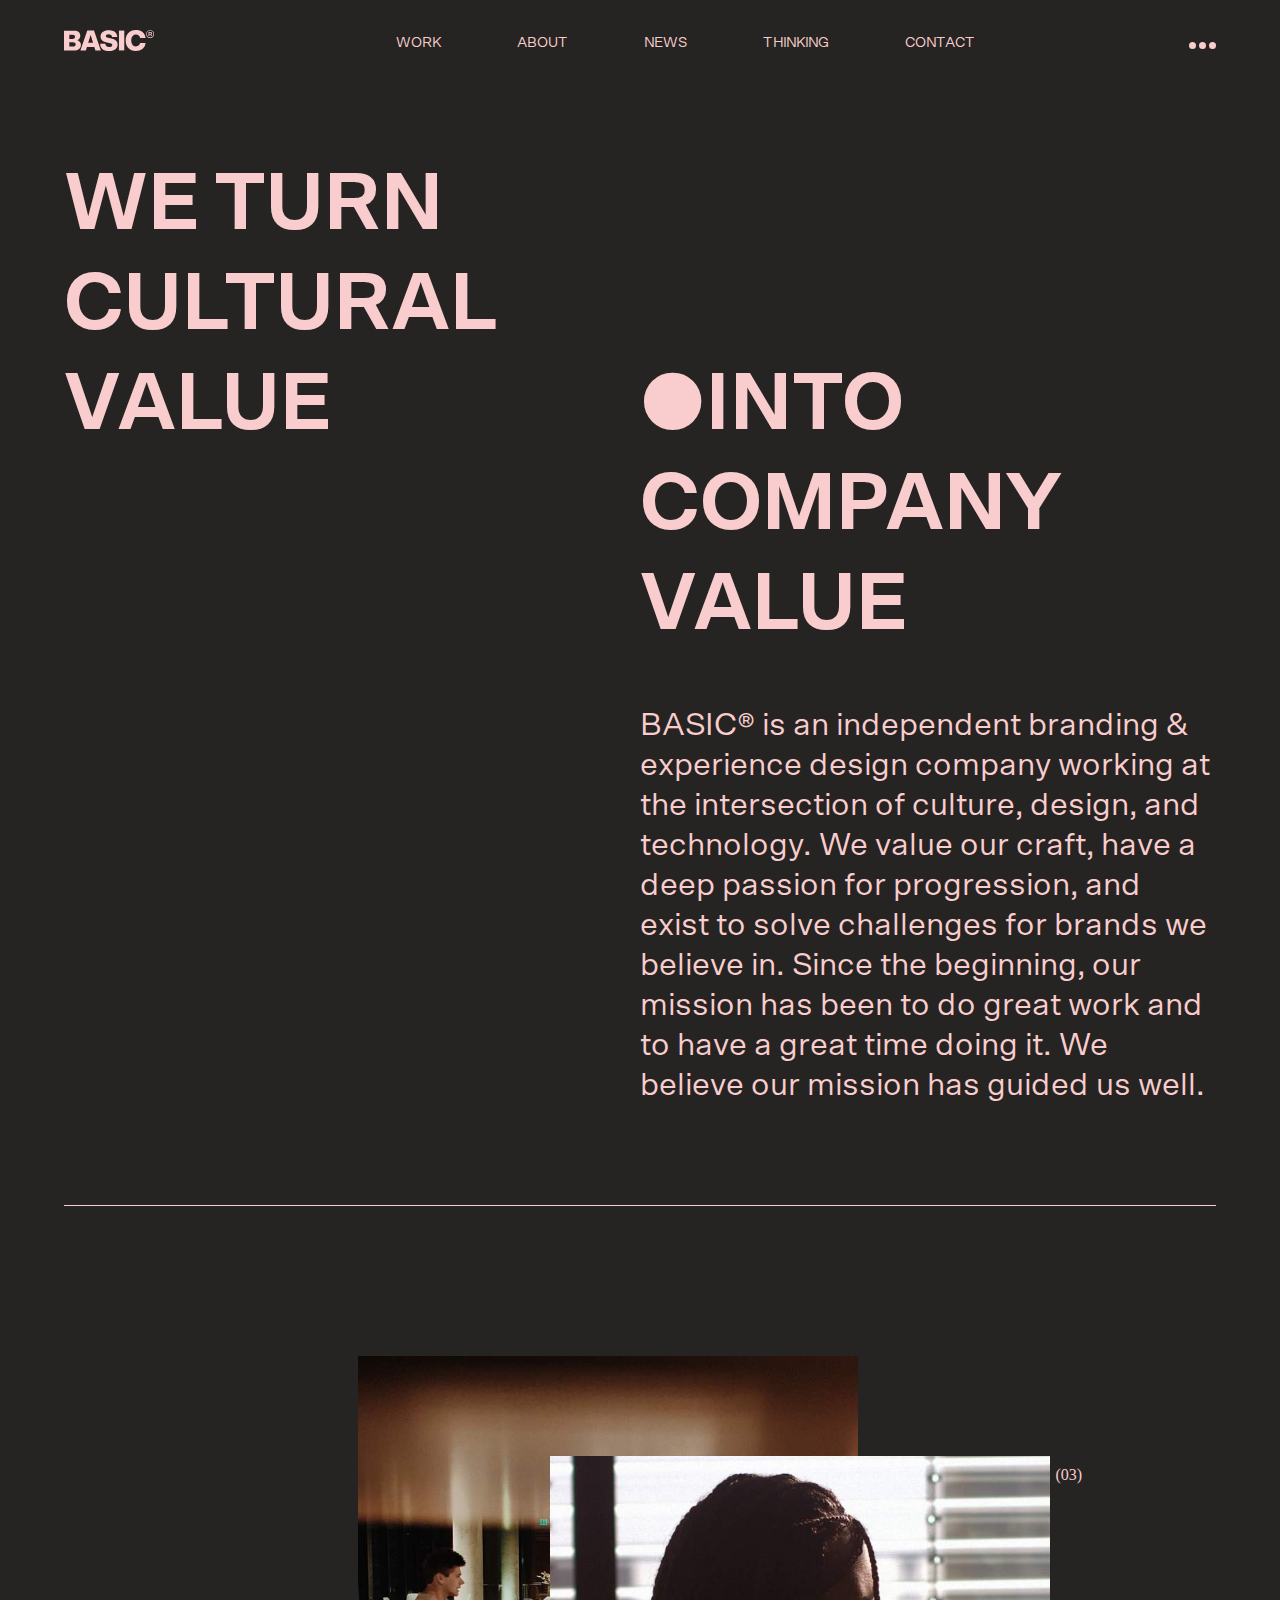
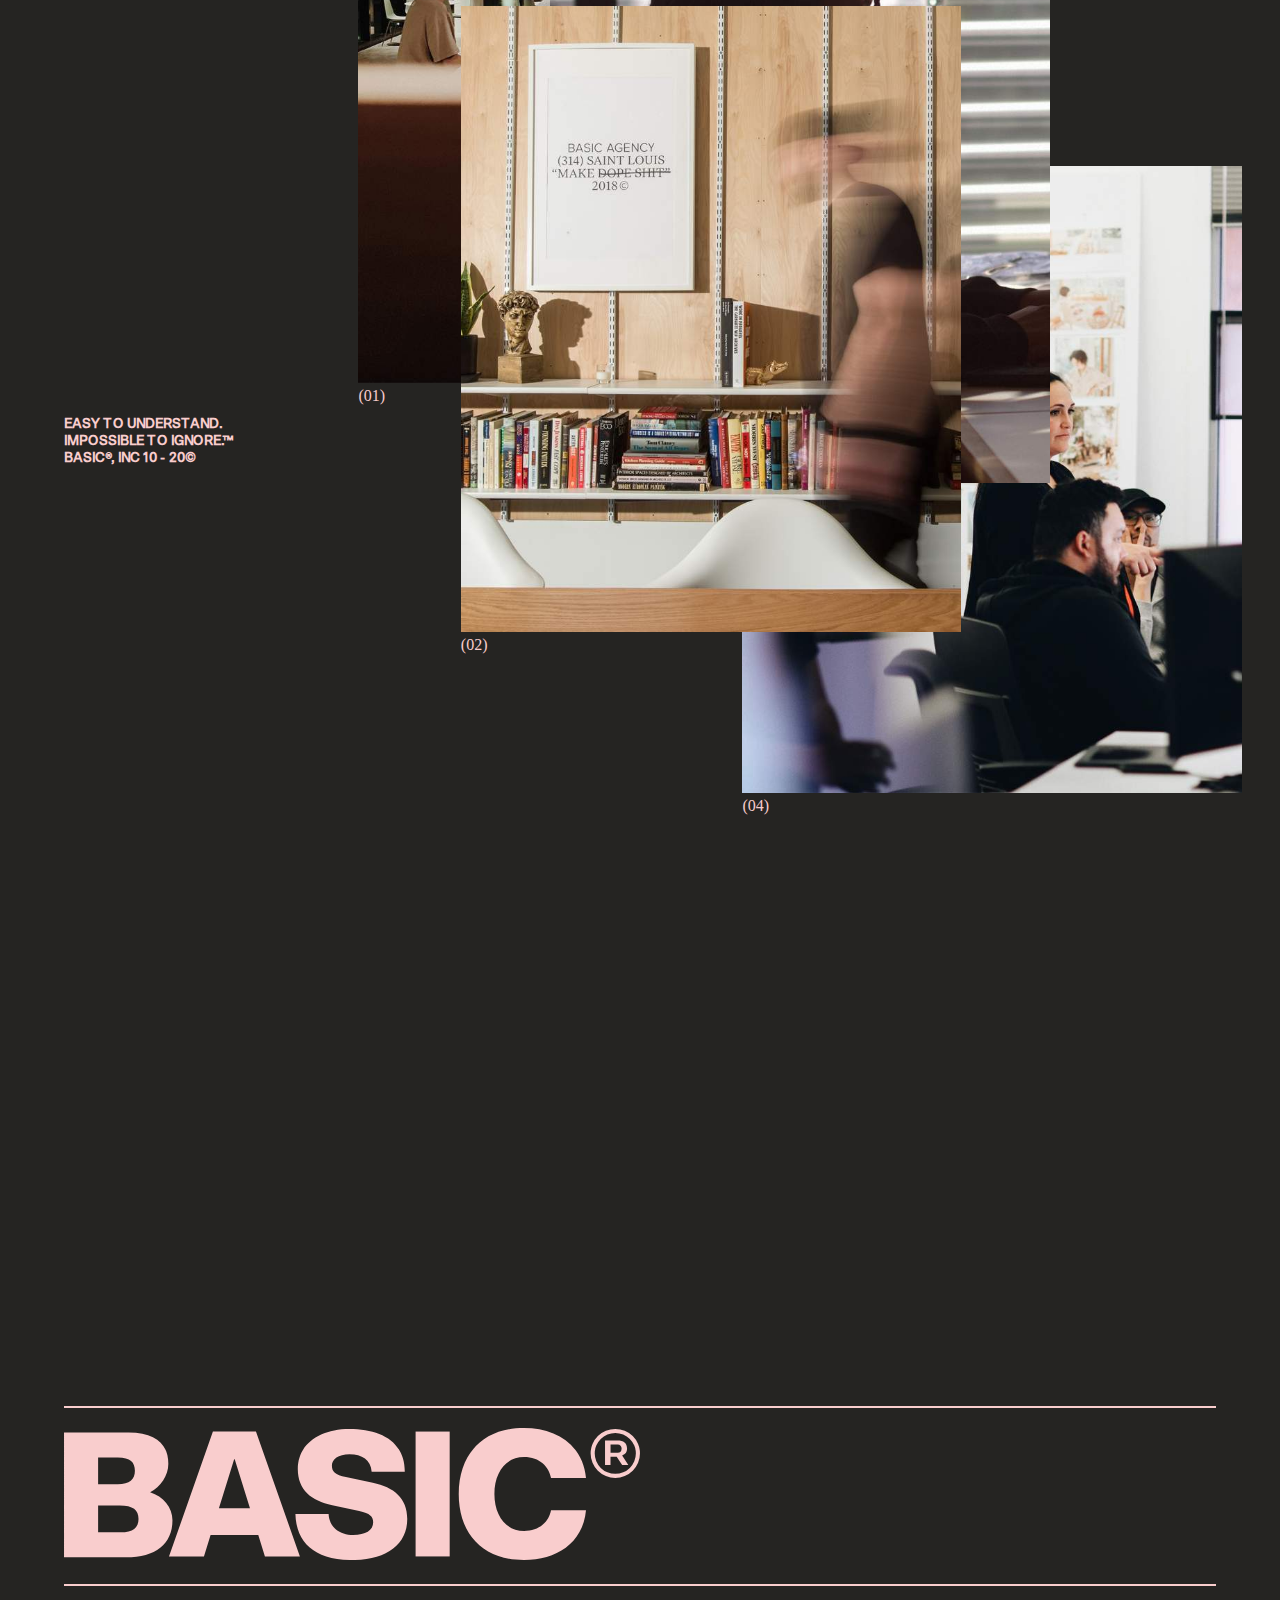
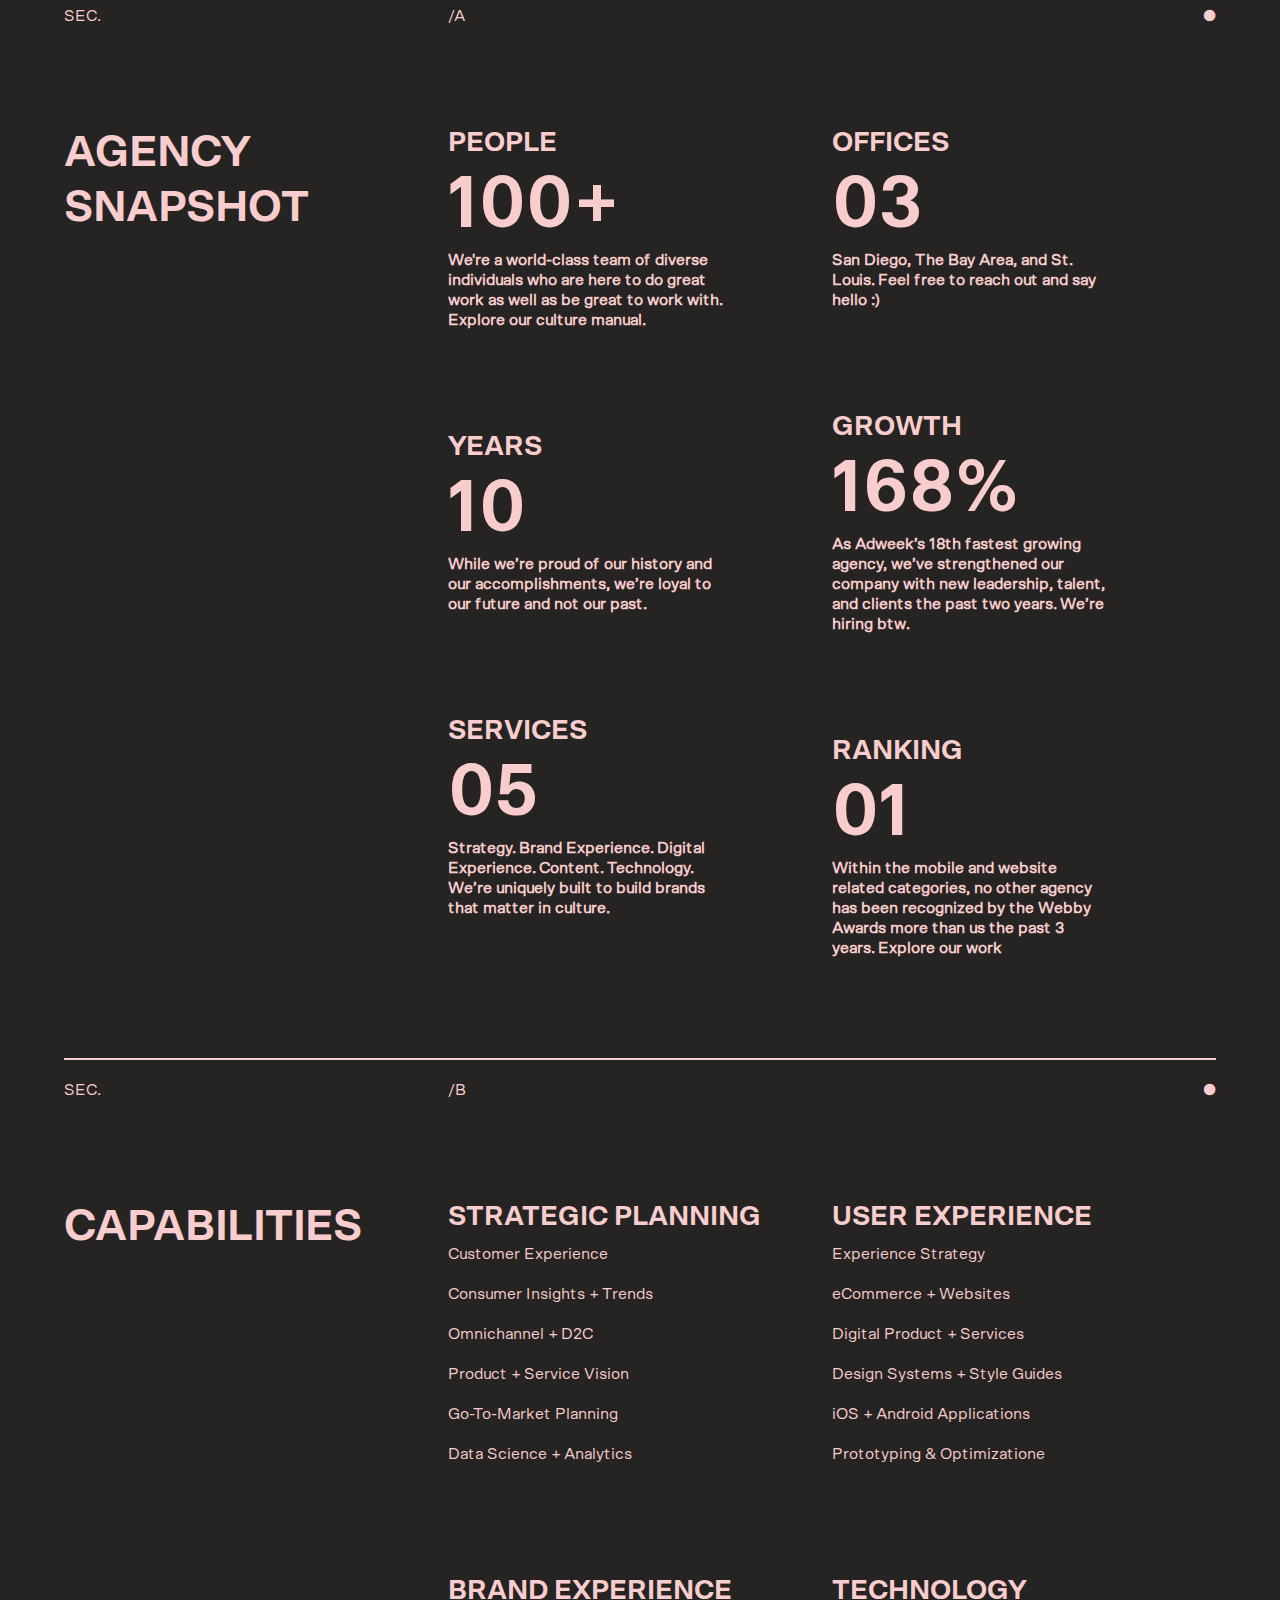
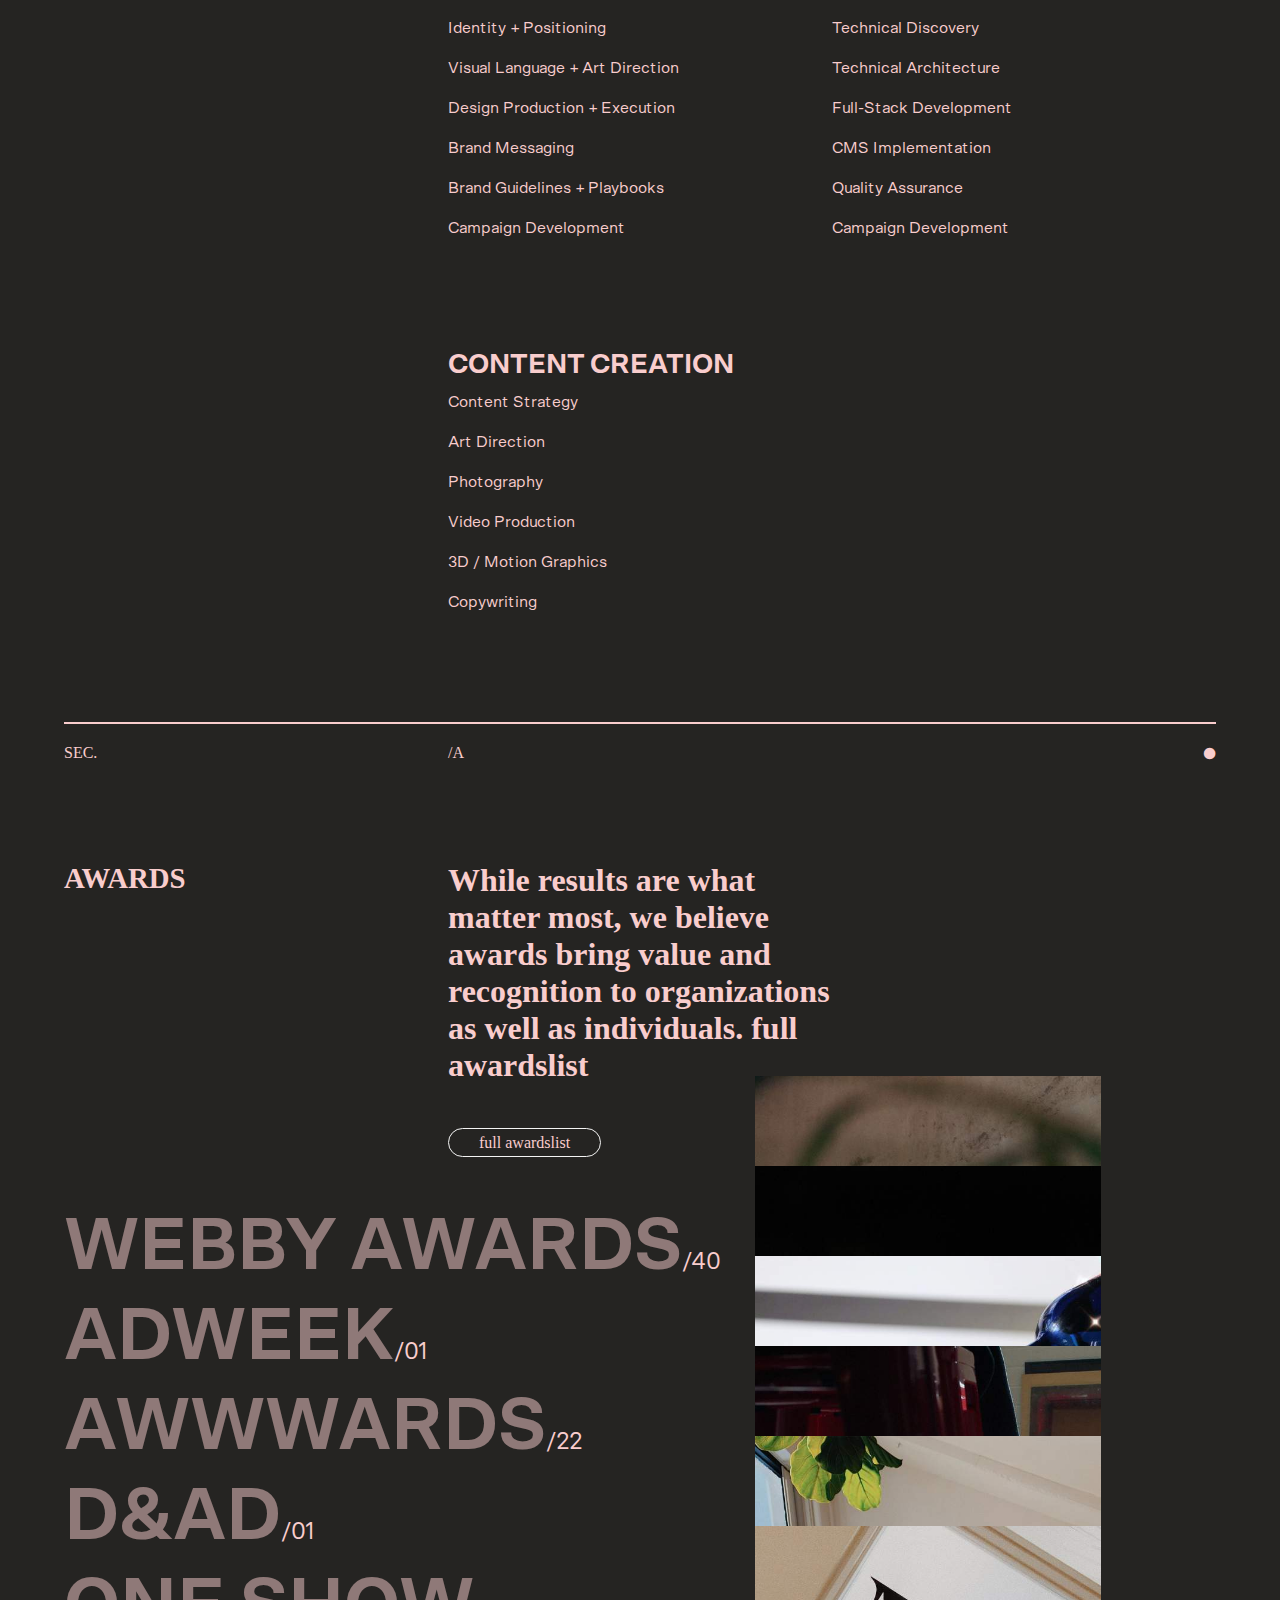
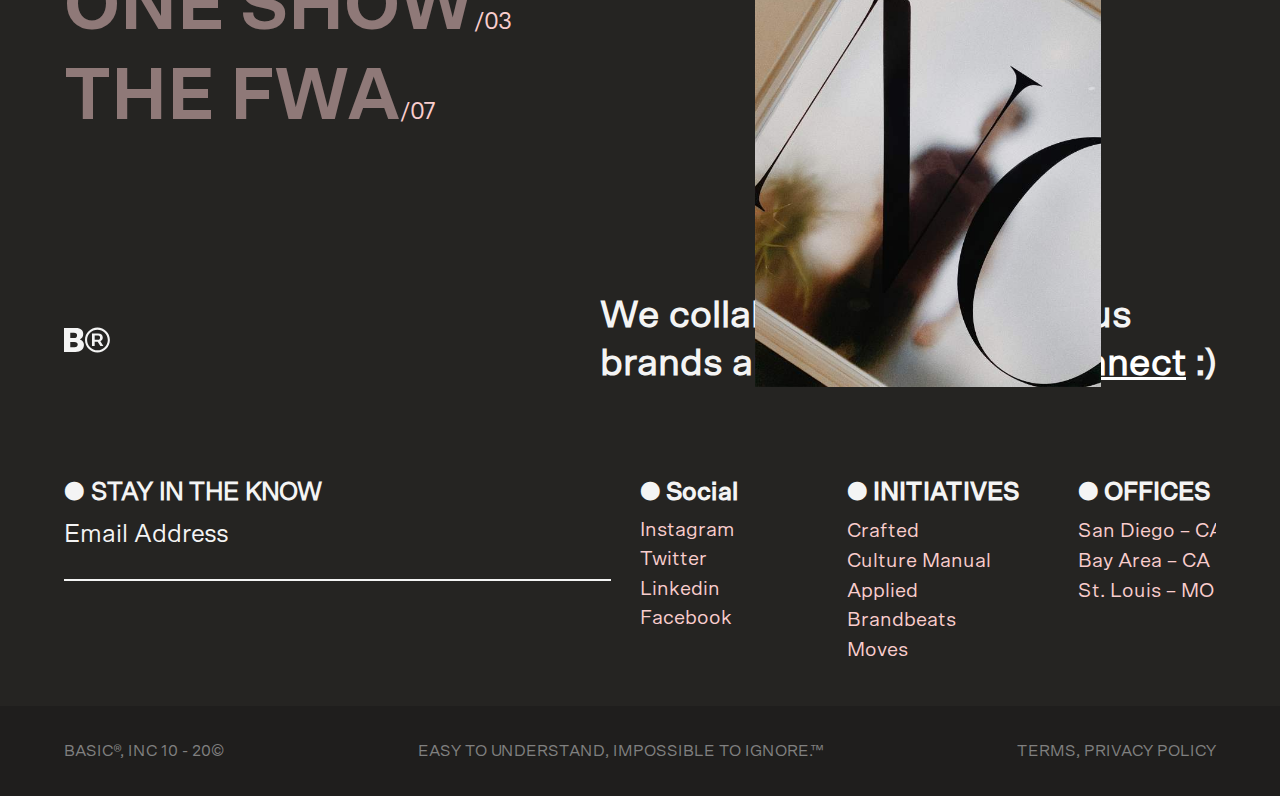
==== commit 3700d5bf: "Änderung" ====
--- a/assets/html/about.html
+++ b/assets/html/about.html
@@ -4,7 +4,7 @@
 <head>
     <meta charset="UTF-8">
     <meta name="viewport" content="width=device-width, initial-scale=1.0">
-    <title>Document</title>
+    <title>About</title>
     <link rel="stylesheet" href="../css/style.css">
 </head>
 
@@ -22,8 +22,66 @@
                         <li><a class="nav-item nav-item-pink" href="../html/thinking.html">THINKING</a></li>
                         <li><a class="nav-item nav-item-pink" href="../html/contact.html">CONTACT</a></li>
                     </ul>
-                    <img src="../img/menu_pink.svg" alt="">
+                    <!-- <img src="../img/menu_pink.svg" alt=""> -->
+                    <div id="hamburger">
+                        <div class="pink"></div>
+                        <div class="pink"></div>
+                        <div class="pink"></div>
+                    </div>
                 </nav>
+                <aside id="overlay">
+                    <p>(6) Internal Works ©2020 c/o BASIC®</p>
+                    <p>A collection of internal project and initiatives under the BASIC® brand.</p>
+                    <div id="close">
+                        <div></div>
+                        <div></div>
+                    </div>
+                    <div class="overlay-scroll2">
+                        <div id="overlay-scroll">
+                            <div class="overlay-box">
+                                <div></div>
+                                <h3>Culture Manual® ©2018</h3>
+                                <h4>Agency Culture & Onboarding</h4>
+                                <p>To help strengthen our culture and attract world class talent, we created the Culture Manual – an online guide for new hires that differentiates the employee onboarding process and builds alignment for our collective future.</p>
+                                <a href="#">VISIT THE SITE</a>
+                                <h6>01</h6>
+                            </div>
+                            <div class="overlay-box">
+                                <div></div>
+                                <h3>Moves® ©2019</h3>
+                                <h4>Our New HQ</h4>
+                                <p>When we moved into our new HQ, we put together a site experience providing an in-depth look into the two-year process imagining, designing, and developing our new office we call home.</p>
+                                <a href="#">VISIT THE SITE</a>
+                                <h6>02</h6>
+                            </div>
+                            <div class="overlay-box">
+                                <div></div>
+                                <h3>Culture Manual® ©2018</h3>
+                                <h4>Agency Culture & Onboarding</h4>
+                                <p>To help strengthen our culture and attract world class talent, we created the Culture Manual – an online guide for new hires that differentiates the employee onboarding process and builds alignment for our collective future.</p>
+                                <a href="#">VISIT THE SITE</a>
+                                <h6>03</h6>
+                            </div>
+                            <div class="overlay-box">
+                                <div></div>
+                                <h3>Moves® ©2019</h3>
+                                <h4>Our New HQ</h4>
+                                <p>When we moved into our new HQ, we put together a site experience providing an in-depth look into the two-year process imagining, designing, and developing our new office we call home.</p>
+                                <a href="#">VISIT THE SITE</a>
+                                <h6>04</h6>
+                            </div>
+                            <div class="overlay-box">
+                                <div></div>
+                                <h3>Culture Manual® ©2018</h3>
+                                <h4>Agency Culture & Onboarding</h4>
+                                <p>To help strengthen our culture and attract world class talent, we created the Culture Manual – an online guide for new hires that differentiates the employee onboarding process and builds alignment for our collective future.</p>
+                                <a href="#">VISIT THE SITE</a>
+                                <h6>05</h6>
+                            </div>
+                        </div>
+                    </div>
+                </aside>
+        
             </header>
         </section>
         <!-- sectionAbout2 -->
@@ -236,40 +294,92 @@
         <section class="sectionAbout8">
             <article class="webbyAwards">
                 <div>
-                   <h1>WEBBY AWARDS</h1>
+                   <h1 id="text1">WEBBY AWARDS</h1>
                     <p>/40</p>
-                    
-                    <div class="hover-1">
-                        <img src="../img/hover-1.jpg" alt="">
-                    </div>
-                </div>
-                <div>
-                    <h1>ADWEEK</h1>
+                    <img src="../img/hover-1.jpg" alt="" id="img1">
+                </div>
+                <div>
+                    <h1 id="text2">ADWEEK</h1>
                     <p>/01</p>
-                </div>
-                <div>
-                    <h1>AWWWARDS</h1>
+                    <img src="../img/hover-2.jpg" alt="" id="img2">
+                </div>
+                <div>
+                    <h1 id="text3">AWWWARDS</h1>
                     <p>/22</p>
-                </div>
-                <div>
-                    <h1>D&AD</h1>
+                    <img src="../img/hover-3.jpg" alt="" id="img3">
+                </div>
+                <div>
+                    <h1 id="text4">D&AD</h1>
                     <p>/01</p>
-                </div>
-                <div>
-                    <h1>ONE SHOW</h1>
+                    <img src="../img/hover-4.jpg" alt="" id="img4">
+                </div>
+                <div>
+                    <h1 id="text5">ONE SHOW</h1>
                     <p>/03</p>
-                </div>
-                <div>
-                    <h1>THE FWA</h1>
+                    <img src="../img/hover-5.jpg" alt="" id="img5">
+                </div>
+                <div>
+                    <h1 id="text6">THE FWA</h1>
                     <p>/07</p>
-                </div>
-
-
-            </article>
-        </section>
+                    <img src="../img/hover-6.jpg" alt="" id="img6">
+                </div>
+            </article>
+        </section>
+      
+        <section class="work2">
+            <!-- article 3 -->
+            <article class="art3">
+               <div class="arrow1">
+                   <img src="../img/footer-logo.svg" alt="">
+                   <h3>We collaborate with ambitious <br> brands and people. <span class="LetsConnect">Let’s
+                           connect</span> :)</h3>
+               </div>
+           </article>
+           <!-- article 4 -->
+           <article class="art4">
+               <div class="div-input">
+                   <h3>● STAY IN THE KNOW</h3>
+                   <p>Email Address</p>
+                   <input type="email" name="email" id="email">
+               </div>
+               <div>
+                   <h2>● Social</h2>
+                   <ul>
+                       <li><a href="#">Instagram</a></li>
+                       <li><a href="#">Twitter</a></li>
+                       <li><a href="#">Linkedin</a></li>
+                       <li><a href="#">Facebook</a></li>
+                   </ul>
+               </div>
+               <div>
+                   <h2>● INITIATIVES</h2>
+                   <ul>
+                       <li><a href="#">Crafted</a></li>
+                       <li><a href="#">Culture Manual</a></li>
+                       <li><a href="#">Applied</a></li>
+                       <li><a href="#">Brandbeats</a></li>
+                       <li><a href="#">Moves</a></li>
+                   </ul>
+               </div>
+               <div>
+                   <h2>● OFFICES</h2>
+                   <ul>
+                       <li><a href="#">San Diego – CA</a></li>
+                       <li><a href="#">Bay Area – CA</a></li>
+                       <li><a href="#">St. Louis – MO</a></li>
+                   </ul>
+               </div>
+           </article>
+       </section>
+       <!-- footer -->
+       <footer class="foot">
+           <p>BASIC®, INC 10 - 20©</p>
+           <p>EASY TO UNDERSTAND, IMPOSSIBLE TO IGNORE.™</p>
+           <p>TERMS, PRIVACY POLICY</p>
+        </footer>
     </main>
 
-    <script src="main.js"></script>
+    <script src="../js/main.js"></script>
 </body>
 
 </html>--- a/assets/css/style.css
+++ b/assets/css/style.css
@@ -1,82 +1,219 @@
 @font-face {
-    font-family: Bold;
-    src: url(../fonts/SctoGroteskA-Bold.woff2);
+  font-family: Bold;
+  src: url(../fonts/SctoGroteskA-Bold.woff2);
 }
 @font-face {
-    font-family: Medium;
-    src : url(../fonts/SctoGroteskA-Medium.woff2);
+  font-family: Medium;
+  src: url(../fonts/SctoGroteskA-Medium.woff2);
 }
 @font-face {
-    font-family: regular;
-    src: url(../fonts/SctoGroteskA-Regular.woff2);
-}
-
-*{
-    margin: 0;
-    padding: 0;
-    /* position: relative; */
+  font-family: regular;
+  src: url(../fonts/SctoGroteskA-Regular.woff2);
+}
+
+* {
+  margin: 0;
+  padding: 0;
+  /* position: relative; */
 }
 
 /* __________Navbar____________ */
 /* __________Navbar____________ */
-body{
-    /* margin: 0px 5%; */
-    background-color: #f4f4f4;
-    color: #252422;
-}
+body {
+  background-color: #f4f4f4;
+  color: #252422;
+  overflow-x: hidden;
+}
+
 header {
-    /* background-color: grey; */  
-    padding: 30px 5% 0 5%;
+  padding: 30px 5% 0 5%;
 }
 header nav a {
-    width: 90px;
-}
-nav{
-    display: flex;
-    justify-content: space-between;
-    align-items: center;
+  width: 90px;
+}
+nav {
+  display: flex;
+  justify-content: space-between;
+  align-items: center;
 }
 nav ul {
-    list-style: none;
-    display: flex;
-    justify-content: center;
+  list-style: none;
+  display: flex;
+  justify-content: center;
 }
 nav ul li {
-    padding:0 38px;
-}
-nav ul li a{
-    text-decoration: none;
-    color: #252422;
-    font-family: Regular;
-    font-size: .9em;
-}
-.nav-item{
-    padding-bottom: 5px;
-    transition: 0.3s;
-    z-index: 1;
-    position: relative;
-    
-}
-.nav-item::before{
-    content: "";
-    position: absolute;
-    bottom: 5px;
-    left: 0;
-    width: 100%;
-    height: 1px;
-    background-color: #252422;
-    opacity: 0;
-    transition: 0.3s;
-}
-.nav-item-pink::before{
-    background-color: #f9cdcd;
-}
-.nav-item:not(.is-active):hover::before{
-    opacity: 1;
-    bottom: -2px;
-}
-.nav-item:not(.is-active):hover{
-   
+  padding: 0 38px;
+}
+nav ul li a {
+  text-decoration: none;
+  color: #252422;
+  font-family: Regular;
+  font-size: 0.9em;
+}
+.nav-item {
+  padding-bottom: 5px;
+  transition: 0.3s;
+  z-index: 1;
+  position: relative;
+}
+.nav-item::before {
+  content: "";
+  position: absolute;
+  bottom: 5px;
+  left: 0;
+  width: 100%;
+  height: 1px;
+  background-color: #252422;
+  opacity: 0;
+  transition: 0.3s;
+}
+.nav-item-pink::before {
+  background-color: #f9cdcd;
+}
+.nav-item:not(.is-active):hover::before {
+  opacity: 1;
+  bottom: -2px;
+}
+
+#hamburger {
+  position: relative;
+  z-index: 5;
+}
+#hamburger div {
+  width: 7px;
+  height: 7px;
+  background: #252422;
+  position: absolute;
+  border-radius: 50%;
+}
+#hamburger div:nth-of-type(1) {
+  right: 5%;
+}
+#hamburger div:nth-of-type(2) {
+  right: calc(5% + 10px);
+}
+#hamburger div:nth-of-type(3) {
+  right: calc(5% + 20px);
+}
+#hamburger .pink {
+  background: #f9cdcd;
+}
+#overlay {
+  position: absolute;
+  height: 91vh;
+  background: #252422;
+  width: 90%;
+  top: 0;
+  right: -100%;
+  color: #f9cdcd;
+  padding: 5% 5% 0 5%;
+  font-family: scto-medium;
+  transition: right 0.5s;
+}
+#overlay > p {
+  display: inline-block;
+  margin-bottom: 4vh;
+}
+#overlay > p:nth-of-type(1) {
+  width: 12%;
+  margin-right: 25%;
+}
+#overlay > p:nth-of-type(2) {
+  width: 31%;
+  margin-right: 25%;
+}
+#close {
+  position: relative;
+  border: 2px solid #f4f4f4;
+  border-radius: 50%;
+  display: inline-block;
+  width: 30px;
+  height: 30px;
+  z-index: 5;
+}
+#close div {
+  background: #f4f4f4;
+  width: 25px;
+  height: 4px;
+  position: absolute;
+}
+#close div:nth-of-type(1) {
+  transform: rotate(45deg) translate(11px, 7px);
+}
+#close div:nth-of-type(2) {
+  transform: rotate(135deg) translate(8px, -11px);
+}
+.overlay-scroll2 {
+  overflow-x: scroll;
+  overscroll-behavior-x: contain;
+  scroll-snap-type: x mandatory;
+  height: 83%;
+}
+#overlay-scroll {
+  display: flex;
+  height: 100%;
+  width: 185%;
+}
+.overlay-box {
+  width: 31%;
+  height: 80%;
+  padding: 0 1%;
+  border-left: 1px solid #f9cdcd;
+  position: relative;
+}
+.overlay-box div {
+  width: 100%;
+  height: 75%;
+  transition: all 0.4s;
+}
+.overlay-box:nth-of-type(1) div {
+  background: url(../img/selected-work1.jpg) center/cover no-repeat;
+}
+.overlay-box:nth-of-type(2) div {
+  background: url(../img/selected-work2.jpg) center/cover no-repeat;
+}
+.overlay-box:nth-of-type(3) div {
+  background: url(../img/selected-work3.jpg) center/cover no-repeat;
+}
+.overlay-box:nth-of-type(4) div {
+  background: url(../img/selected-work4.jpg) center/cover no-repeat;
+}
+.overlay-box:nth-of-type(5) div {
+  background: url(../img/selected-work5.jpg) center/cover no-repeat;
+}
+.overlay-box p {
+  width: 100%;
+  overflow: hidden;
+  transition: all 0.4s;
+  height: 0;
+  font-family: scto-regular;
+}
+.overlay-box a {
+  color: #f9cdcd;
+  text-decoration: none;
+  padding: 5px 0px;
+  border: 1px solid #f9cdcd;
+  border-radius: 30px;
+  font-size: 0.8rem;
+  width: 120px;
+  display: block;
+  margin: auto;
+  text-align: center;
+  transition: background 0.4s, color 0.2s;
+}
+.overlay-box a:hover {
+  background: #f9cdcd;
+  color: #252422;
+}
+.overlay-box:hover > p {
+  height: 80px;
+}
+.overlay-box:hover > div {
+  height: 65%;
+}
+.overlay-box h6 {
+  position: absolute;
+  left: -1px;
 }
 
 /* nav ul li a:hover {
@@ -88,393 +225,443 @@
     text-decoration-color: #f9cd;
     color: #f9cdcd;
 } */
-header nav>img {
-    width: 40px;
+header nav > img {
+  width: 40px;
 }
 /* section 1 /  */
-.article1>h1{
-    font-size: 5em;
-    text-transform: uppercase;
-    font-family: Bold;
-    font-weight: bolder;
-}
-#circle{
-    width: 60px;
-    height: 60px;
-    border-radius: 50%;
-    background-color: #252422;
-}
-#Hero{
-    margin: 0px 5%;
-}
-#here1{
-    display: flex;
-    align-items: baseline;
-    justify-content: baseline;
-    position: absolute;
-    right: 5%;
-    font-family: bold;
-    
-    /* background-color: red; */
-}
-#here1>h2 {
-    text-transform: uppercase;
-    font-size: 5em;
-}
-.article1>h1 {
-    margin-top: 100px;
-    /* background-color: blue; */
-}
-#video1{
-    display: block;
-    margin-top: 90px;
-    border-bottom: 3px solid gray;
-    padding-bottom: 20px;
+.article1 > h1 {
+  font-size: 5em;
+  text-transform: uppercase;
+  font-family: Bold;
+  font-weight: bolder;
+}
+#circle {
+  width: 60px;
+  height: 60px;
+  border-radius: 50%;
+  background-color: #252422;
+}
+#Hero {
+  margin: 0px 5%;
+}
+#here1 {
+  display: flex;
+  align-items: baseline;
+  justify-content: baseline;
+  position: absolute;
+  right: 5%;
+  font-family: bold;
+
+  /* background-color: red; */
+}
+#here1 > h2 {
+  text-transform: uppercase;
+  font-size: 5em;
+}
+.article1 > h1 {
+  margin-top: 100px;
+  /* background-color: blue; */
+}
+#video1 {
+  display: block;
+  margin-top: 90px;
+  border-bottom: 3px solid gray;
+  padding-bottom: 20px;
 }
 #Hero p {
-    padding-top: 10px;
+  padding-top: 10px;
 }
 
 /* article 1 */
-.article2{
-    /* background-color: blue; */
-    position: relative;
-    height: 400px;
-    border-bottom: 3px solid gray;
-}
-.basic1{
-    display: flex;
-    justify-content: space-between;
-    /* background-color: red; */
-    margin-top: 100px;
+.article2 {
+  /* background-color: blue; */
+  position: relative;
+  height: 400px;
+  border-bottom: 3px solid gray;
+}
+.basic1 {
+  display: flex;
+  justify-content: space-between;
+  /* background-color: red; */
+  margin-top: 100px;
 }
 .article2 h2 {
-    font-size: 2.3em;
-}
-.article2 img{
-    position: relative;
-    width: 300px;
-    top: -40px;
-    
-}
-.article2>a{
-    text-decoration: none;
-    padding: 10px 50px;
-    color: #252422;
-    border: 1px solid #252422;
-    border-radius: 20px;
-    position: relative;
-    top: 50px;
-}
-.article2>a:hover{
-    color: #f4f4f4;
-    background-color: #252422;
+  font-size: 2.3em;
+}
+.article2 img {
+  position: relative;
+  width: 300px;
+  top: -40px;
+}
+.article2 > a {
+  text-decoration: none;
+  padding: 10px 50px;
+  color: #252422;
+  border: 1px solid #252422;
+  border-radius: 20px;
+  position: relative;
+  top: 50px;
+}
+.article2 > a:hover {
+  color: #f4f4f4;
+  background-color: #252422;
 }
 
 /* article 3 */
 
-.article3{
-    /* background-color: burlywood; */
-    margin: 150px auto;
-    
-}
-.article3 h2{
-    font-size: 2.5em;
-    
+.article3 {
+  margin: 100px auto;
+}
+.article3 h2 {
+  font-size: 2.5em;
+  font-family: medium;
 }
 
 /* article 4 */
-.article4{
-    display: flex;
-    justify-content: center;
-    align-items: baseline;
-    /* background-color: red; */
-    position: relative;
+.article4 {
+  overflow-x: scroll;
+}
+.Article4 {
+  display: flex;
+  justify-content: center;
+  align-items: baseline;
+  width: 150vw;
+}
+.article4 div:first-child {
+  padding-left: 0;
 }
 .article4 div {
-    padding-left: 30px;
+  padding-left: 30px;
+  font-family: regular;
 }
 
 .article4 img {
-    width: 150px;
-    height: 100px;
-    padding-bottom: 30px; 
+  width: 150px;
+  height: 100px;
+  padding-bottom: 30px;
 }
 /* .article4>img:nth-of-type(5){
     width: 50px;
 } */
 
-.article4 h3{
-    display: flex;
-    align-items: baseline;
-    padding-bottom: 10px;
-    border-bottom: 2px solid gray;    
+.article4 h3 {
+  display: flex;
+  align-items: baseline;
+  padding-bottom: 10px;
+  border-bottom: 2px solid gray;
 }
 .article4 p {
-    align-items: baseline;
-    /* background-color: blue; */
-    text-align: justify;
-    padding-bottom: 100px;
-}
-
+  align-items: baseline;
+  /* background-color: blue; */
+  text-align: justify;
+  padding-bottom: 100px;
+}
 
 /* section 2 __________________________________________*/
-.section2{
-    background-color: #252422;
-    /* height: 300vh; */
-    /* padding: 15% 0 0 5%; */
-    color: #f9cdcd;
+.section2 {
+  background-color: #252422;
+  /* height: 300vh; */
+  /* padding: 15% 0 0 5%; */
+  color: #f9cdcd;
 }
 
 /* article 1__________ */
-.art1{
-    display: flex;
-    justify-content: space-between;
-    padding: 15% 5% 0 5%;
-}
-
-.section2 .art1 h1{
-    font-size: 5.1em;
-    font-family: Bold;
-    
+.art1 {
+  display: flex;
+  justify-content: space-between;
+  padding: 15% 5% 0 5%;
+}
+.art1 .right video {
+  width: 400px;
+}
+.section2 .art1 h1 {
+  font-size: 5.1em;
+  font-family: Bold;
 }
 
 .section2 .art1 h4 {
-    padding-top: 30px;
-    padding-bottom: 100px;
-    font-family: regular;
-}
-.section2 .art1 a{
-    padding: 5px 30px;
-    border: 1px solid #f9cdcd;
-    border-radius: 20px;
-    margin-top: 40px;
-    color: #f9cdcd;
-    text-decoration: none;
-    font-family: regular;
-}
-.section2 .art1 a:hover{
-    color: #252422;
-    background-color: #f9cdcd;
-    
+  padding-top: 30px;
+  padding-bottom: 100px;
+  font-family: regular;
+}
+.section2 .art1 a {
+  padding: 5px 30px;
+  border: 1px solid #f9cdcd;
+  border-radius: 20px;
+  margin-top: 40px;
+  color: #f9cdcd;
+  text-decoration: none;
+  font-family: regular;
+}
+.section2 .art1 a:hover {
+  color: #252422;
+  background-color: #f9cdcd;
 }
 
 .section2 .art2 video:nth-of-type(1) {
-   /* padding-top: 150px; */
-   width: 100%;
-   height: auto;
-   
+  /* padding-top: 150px; */
+  width: 100%;
+  height: auto;
 }
 
 /* article 2 ______*/
 
-.art2{
-    padding: 0 5% 0 5%;
-    font-family: regular;
-}
-.art2>h3{
-    font-size: 3em;
-    padding: 200px 0 50px 0;
-    
-}
-.arrow{
-    display: flex;
-    border-top: 2px solid gray;
-    padding: 30px 0;
-}
-.arrow .first{
-    display: flex;
-    flex-direction: column;
-    justify-content: space-between;
-    padding-left: 15px;
-    max-width: 525px;
-}
-.arrow .first p{
-    position: relative;
-    bottom: 0;
-    word-spacing: 20px;
-}
-
-.arrow .first>h3 {
-    font-size: 2.5em;
-    
-}
-.arrow img:nth-of-type(1){
-    width: 30%;
-}
-.arrow img:nth-of-type(2){
-    width: 3%;
-    /* justify-content: space-evenly; */
-    align-self: flex-start; 
-    margin-left: auto;
+.art2 {
+  padding: 0 5% 0 5%;
+  font-family: regular;
+}
+.art2 > h3 {
+  font-size: 3em;
+  padding: 200px 0 50px 0;
+}
+.arrow {
+  display: flex;
+  border-top: 2px solid gray;
+  padding: 30px 0;
+}
+.arrow .first {
+  display: flex;
+  flex-direction: column;
+  justify-content: space-between;
+  padding-left: 15px;
+  max-width: 525px;
+}
+.arrow .first p {
+  position: relative;
+  bottom: 0;
+  word-spacing: 20px;
+}
+
+.arrow .first > h3 {
+  font-size: 2.5em;
+}
+.arrow img:nth-of-type(1) {
+  width: 30%;
+}
+.arrow img:nth-of-type(2) {
+  width: 3%;
+  /* justify-content: space-evenly; */
+  align-self: flex-start;
+  margin-left: auto;
 }
 
 /* article 3 _______________________________________*/
 
-.art3{
-    color: #f4f4f4;
-    padding: 200px 5%;
-    font-family: regular;
-}
-.arrow1{
-    display: flex;
-    justify-content: space-between;
-}
-
-.art3 .arrow1>img{
-    width: 4%;
-    
-}
-.art3 .arrow1>h3{
-    font-size: 2em;
-    
-}
-.LetsConnect{
-    text-decoration: underline;
-    color: white;
+.art3 {
+  color: #f4f4f4;
+  padding: 150px 5% 50px 5%;
+  font-family: regular;
+}
+.arrow1 {
+  display: flex;
+  justify-content: space-between;
+}
+
+.art3 .arrow1 > img {
+  width: 4%;
+}
+.art3 .arrow1 > h3 {
+  font-size: 2.4em;
+}
+.LetsConnect {
+  text-decoration: underline;
+  color: white;
+}
+
+/* article 4 ______________________________________________ */
+.art4 {
+  display: grid;
+  grid-template-columns: 50% 18% 20% 20%;
+  margin: 0 5%;
+  padding: 3% 0;
+  overflow: hidden;
+}
+.art4 h2 {
+  margin-bottom: 5%;
+  font-family: "medium";
+  font-size: 25px;
+  color: #f4f4f4;
+}
+.art4 li {
+  font-family: "regular";
+  font-size: 20px;
+  margin-bottom: 2%;
+  list-style: none;
+}
+
+.art4 li a {
+  text-decoration: none;
+  color: #f4f4f4;
+}
+.art4 li a:hover {
+  transition: 0.5s ease-in-out;
+  opacity: 0.4;
+}
+.div-input {
+  color: #f4f4f4;
+}
+.div-input h3 {
+  font-family: "regular";
+  font-size: 25px;
+  margin-bottom: 2%;
+}
+.div-input p {
+  font-family: "regular";
+  font-size: 25px;
+  margin-bottom: 2%;
+}
+.div-input input {
+  border: none;
+  background-color: #252422;
+  border-bottom: 2px solid #f4f4f4;
+  width: 95%;
+}
+.foot {
+  padding: 0 5%;
+  background-color: rgb(31, 30, 29);
+  height: 10vh;
+  color: grey;
+  font-family: "regular";
+  display: flex;
+  justify-content: space-between;
+  align-items: center;
 }
 
 /* work seite / section work : article 1____________________ */
 /* work seite / section work : article 1____________________ */
 /* work seite / section work : article 1____________________ */
 
-.work{
-    color: #252422;
-    font-family: Bold;
-    padding: 100px 5% 0 5%;
-}
-.WorkArticle1{
-    display: flex;
-    justify-content: space-between;
-    /* align-items: center; */
-}
-.WorkArticle1>h2{
-    font-size: 5em;
-}
-.WorkArticle1>p{
-    padding-top: 480px;
-    padding-bottom: 100px;
-    font-size: 1.2em;
-    font-family: regular;
+.work {
+  color: #252422;
+  font-family: Bold;
+  padding: 100px 5% 0 5%;
+}
+.WorkArticle1 {
+  display: flex;
+  justify-content: space-between;
+  /* align-items: center; */
+}
+.WorkArticle1 > h2 {
+  font-size: 5em;
+}
+.WorkArticle1 > p {
+  padding-top: 480px;
+  padding-bottom: 100px;
+  font-size: 1.2em;
+  font-family: regular;
 }
 
 /*  section 2 work1 : article 2 ____________________ */
 /*  section 2 work1 : article 2 ____________________ */
 /*  section 2 work1 : article 2 ____________________ */
 
-.work1{
-    display: grid;
-    grid-template-columns: repeat(3,1fr);
-    gap: 20px;
-    padding: 20px 0;
-    border-top: 2px solid #252422;
-    /* border-bottom:  2px solid #252422; */
-    margin: 0 5%;
+.work1 {
+  display: grid;
+  grid-template-columns: repeat(3, 1fr);
+  gap: 20px;
+  padding: 20px 0;
+  border-top: 2px solid #252422;
+  /* border-bottom:  2px solid #252422; */
+  margin: 0 5%;
 }
 
 .left1 {
-    display: flex;
-    /* flex-direction: column; */
-    justify-content: flex-start;
-    align-content: flex-start;
-    /* align-items: center; */
-    
-    border-right:  2px solid gray;
-  
-}
-.work1 .left1>p{
-    font-family: medium;
-    color: #252422;
-    position: relative;
-    top: 0;
-    left: 0;
-    
-}
-.branded{
-    display: flex; 
-    flex-direction: column; 
-    justify-content: center;
-    position: relative;
-    left: -45px;
-     
-} 
-.work1 .branded h3{
-   padding-bottom:  25px;     
-   font-family: Bold;                                                      
-   font-size: 2em;
-}
-.middle1{
-    font-family: Bold;
-}
-.middle1>h2{
-    padding: 20px 0;
-}
-.middle1>p{
-    max-width: 230px; 
-     
-}
-.right1{
-    font-family: bold;
-}
-.right1>h2{
-    padding: 20px 0;
-}
-.right1>p{
-    max-width: 250px;
-}
-
-.work1 .left1 a{
-    border-radius: 15px;
-    padding: 5px 20px;
-    border: 1px solid #252422;
-    text-decoration: none;
-    color: #252422;
-    align-self: start;
-    margin-top: 50px;
-}
-.work1 .left1 a:hover{
-    color: #f4f4f4;
-    background-color: #252422;
-    transition: .5s;
-}
-.work1 .middle1>video{
-    width: 100%;
-}
-
-.work1 .right1>img{
-    width: 100%;
-}
-
-.work1 .middle1>img {
-    width: 100%;
+  display: flex;
+  /* flex-direction: column; */
+  justify-content: flex-start;
+  align-content: flex-start;
+  /* align-items: center; */
+
+  border-right: 2px solid gray;
+}
+.work1 .left1 > p {
+  font-family: medium;
+  color: #252422;
+  position: relative;
+  top: 0;
+  left: 0;
+}
+.branded {
+  display: flex;
+  flex-direction: column;
+  justify-content: center;
+  position: relative;
+  left: -45px;
+}
+.work1 .branded h3 {
+  padding-bottom: 25px;
+  font-family: Bold;
+  font-size: 2em;
+}
+.middle1 {
+  font-family: Bold;
+}
+.middle1 > h2 {
+  padding: 20px 0;
+}
+.middle1 > p {
+  max-width: 230px;
+}
+.right1 {
+  font-family: bold;
+}
+.right1 > h2 {
+  padding: 20px 0;
+}
+.right1 > p {
+  max-width: 250px;
+}
+
+.work1 .left1 a {
+  border-radius: 15px;
+  padding: 5px 20px;
+  border: 1px solid #252422;
+  text-decoration: none;
+  color: #252422;
+  align-self: start;
+  margin-top: 50px;
+}
+.work1 .left1 a:hover {
+  color: #f4f4f4;
+  background-color: #252422;
+  transition: 0.5s;
+}
+.work1 .middle1 > video {
+  width: 100%;
+}
+
+.work1 .right1 > img {
+  width: 100%;
+}
+
+.work1 .middle1 > img {
+  width: 100%;
+}
+
+.work2 {
+  background-color: #252422;
 }
 /* <!-- section 3 (work2) / article * 3 (left1+ middle1 + right1) --> */
 /* <!-- section 3 (work2) / article * 3 (left1+ middle1 + right1) --> */
 /* <!-- section 3 (work2) / article * 3 (left1+ middle1 + right1) --> */
 
-
-
-
-
 /* News > section > article (art2) + (div > (class=first news1,2,3,4,5)) */
 /* News > section > article (art2) + (div > (class=first news1,2,3,4,5)) */
 /* News > section > article (art2) + (div > (class=first news1,2,3,4,5)) */
-.NewsWord>h1{   
-    display: flex;
-    justify-content: space-between;
-    align-items: center;
-    font-size: 5.5em;
-    padding: 150px 5%;
-    font-family: Bold;
-    /* background-color: red; */
-    
-}
-.NewsWord #NewsCircle{
-    background-color: #252422;
-    padding: 30px;
-    border-radius: 50%;
-    /* background-color: blue; */
-    
+.NewsWord > h1 {
+  display: flex;
+  justify-content: space-between;
+  align-items: center;
+  font-size: 5.5em;
+  padding: 150px 5%;
+  font-family: Bold;
+  /* background-color: red; */
+}
+.NewsWord #NewsCircle {
+  background-color: #252422;
+  padding: 30px;
+  border-radius: 50%;
+  /* background-color: blue; */
 }
 /* 
 .arrow .news1>h3 {
@@ -483,333 +670,471 @@
     background-color: red;
 } */
 
-
-
 /* <!-- seite Thinking ===>>> (sectionThinking 1) after Header --> */
 /* <!-- seite Thinking ===>>> (sectionThinking 1) after Header --> */
 /* <!-- seite Thinking ===>>> (sectionThinking 1) after Header --> */
 
-.HeroThinking{
-    background-color: #252422;
-    color: #f9cdcd;
-    /* font-family: Bold; */
-}
-.HeroThinking ul li>a{
-    color: #f9cdcd;
-    
-}
-
-.ThinkingWord>h1{
-    display: flex;
-    justify-content: space-between;
-    align-items: center;
-    font-size: 5.5em;
-    padding: 150px 5% 110px 5%;
-    color: #f9cdcd;
-    font-family: Bold;
-}
-.ThinkingWord #ThinkingCircle{
-    padding: 30px;
-    background-color: #f9cdcd;
-    border-radius: 50%;
+.HeroThinking {
+  background-color: #252422;
+  color: #f9cdcd;
+  /* font-family: Bold; */
+}
+.HeroThinking ul li > a {
+  color: #f9cdcd;
+}
+
+.ThinkingWord > h1 {
+  display: flex;
+  justify-content: space-between;
+  align-items: center;
+  font-size: 5.5em;
+  padding: 150px 5% 110px 5%;
+  color: #f9cdcd;
+  font-family: Bold;
+}
+.ThinkingWord #ThinkingCircle {
+  padding: 30px;
+  background-color: #f9cdcd;
+  border-radius: 50%;
 }
 
 /* <!-- seite thinking / sectionThinking2  --> */
 /* <!-- seite thinking / sectionThinking2  --> */
 
-.sectionThinking2{
-    display: grid;
-    grid-template-columns: repeat(3,1fr);
-    padding: 0px 5% 100px 5% ;
-    gap: 50px;
-}
 .sectionThinking2 {
-    color: #f9cdcd;   
-}
-.brandbeats>h2{
-    padding-bottom: 25px;
-    font-size: 1.5em;
-}
-.brandbeats>p{
-    line-height: 1.8em;
-    font-size: 1em;
-    font-family: medium;
-}
-.applied>h2{
-    padding-bottom: 25px;
-    font-size: 1.5em;
-}
-.applied>p{
-    line-height: 1.8em;
-    font-size: 1em;
-    font-family: medium;
-}
-
-
-
+  display: grid;
+  grid-template-columns: repeat(3, 1fr);
+  padding: 0px 5% 100px 5%;
+  gap: 50px;
+}
+.sectionThinking2 {
+  color: #f9cdcd;
+}
+.brandbeats > h2 {
+  padding-bottom: 25px;
+  font-size: 1.5em;
+}
+.brandbeats > p {
+  line-height: 1.8em;
+  font-size: 1em;
+  font-family: medium;
+}
+.applied > h2 {
+  padding-bottom: 25px;
+  font-size: 1.5em;
+}
+.applied > p {
+  line-height: 1.8em;
+  font-size: 1em;
+  font-family: medium;
+}
+.thinking div li a {
+  color: #f4f4f4;
+}
 /* <!-- seite About ===>>> (sectionAbout 1) after Header --> */
 /* <!-- seite About ===>>> (sectionAbout 1) after Header --> */
 /* <!-- seite About ===>>> (sectionAbout 1) after Header --> */
 
-.HeroAbout{
-    background-color: #252422;
-    color: #f9cdcd;
-    /* font-family: Bold; */
-    overflow: hidden;
-}
-.HeroAbout ul li>a{
-    color: #f9cdcd;
-    
-}
-
-/* (sectionAbout 2) after sectionAbout1 --> */ 
-/* (sectionAbout 2) after sectionAbout1 --> */ 
-.sectionAbout2{
-    display: grid;
-    grid-template-columns: repeat(2,1fr) ;
-    margin: 100px 5% 0 5%;
-    font-family: Bold;
-    /* background-color: #fff; */
-    overflow: hidden;
-    border-bottom: 1px solid #f9cdcd;
-}
-.into{
-    grid-row: 2 / 3 ;
-    grid-column-start: 2;
-    position: relative;
-    top: -100px;
-    
-}
-.weTurn>h1{
-    font-size: 5em;
-}
-.into>h1{
-    font-size: 5em;  
-    padding-bottom: 50px; 
-}
-.into>p{
-    font-size: 2em;
-    font-family: Regular;
-}
-/* (sectionAbout 3) after sectionAbout2 --> */ 
-/* (sectionAbout 3) after sectionAbout2 --> */ 
-
-.sectionAbout3{
-    height:200vh;
-    position: relative;
-    padding: auto 5%;
-    /* background-color: blue; */
-    overflow: hidden;
-    
-}
-.sectionAbout3>h5{
-    position: relative;
-    top: 90vh;
-    /* background-color: red; */
-    max-width: 200px;
-    font-family: medium;
-    padding-left: 5%;
+.HeroAbout {
+  background-color: #252422;
+  color: #f9cdcd;
+  /* font-family: Bold; */
+  overflow: hidden;
+}
+.HeroAbout ul li > a {
+  color: #f9cdcd;
+}
+
+/* (sectionAbout 2) after sectionAbout1 --> */
+/* (sectionAbout 2) after sectionAbout1 --> */
+.sectionAbout2 {
+  display: grid;
+  grid-template-columns: repeat(2, 1fr);
+  margin: 100px 5% 0 5%;
+  font-family: Bold;
+  /* background-color: #fff; */
+  overflow: hidden;
+  border-bottom: 1px solid #f9cdcd;
+}
+.into {
+  grid-row: 2 / 3;
+  grid-column-start: 2;
+  position: relative;
+  top: -100px;
+}
+.weTurn > h1 {
+  font-size: 5em;
+}
+.into > h1 {
+  font-size: 5em;
+  padding-bottom: 50px;
+}
+.into > p {
+  font-size: 2em;
+  font-family: Regular;
+}
+/* (sectionAbout 3) after sectionAbout2 --> */
+/* (sectionAbout 3) after sectionAbout2 --> */
+
+.sectionAbout3 {
+  height: 200vh;
+  position: relative;
+  padding: auto 5%;
+  /* background-color: blue; */
+  overflow: hidden;
+}
+.sectionAbout3 > h5 {
+  position: relative;
+  top: 90vh;
+  /* background-color: red; */
+  max-width: 200px;
+  font-family: medium;
+  padding-left: 5%;
 }
 .sectionAbout3 img {
-    width: 500px;
-}
-.AboutImg1{
-    position: absolute;
-    left: 28%;
-    top: 150px;
-    z-index: 1;
-}
-.AboutImg2{
-    position: absolute;
-    left: 36%;
-    top: 400px;
-    z-index: 2;
-}
-.AboutImg3{
-    display: flex;
-    position: absolute;
-    left: 43%;
-    top: 250px;
-    z-index: 1;
-}
-.AboutImg3>p{
-    padding: 10px 0 0 5px;
-}
-.AboutImg4{
-    position: absolute;
-    top: 560px;
-    left: 58%;
-    z-index: 0;
-}
-
-.AboutImg1:hover{
-    z-index: 99;
-    
-}
-.AboutImg3:hover{
-    z-index: 99;
-}
-.AboutImg4:hover{
-    z-index: 99;
-}
-
-/* (sectionAbout 4) after sectionAbout3 --> */ 
-/* (sectionAbout 4) after sectionAbout3 --> */ 
-.sectionAbout4{
-    padding: 20px 0;
-    margin: auto 5%;
-    border-top: 2px solid #f9cdcd;
-    border-bottom: 2px solid #f9cdcd;
-}
-.sectionAbout4>img{
-    width: 50%;
-}
-
-/* (sectionAbout 5) after sectionAbout4 --> */ 
-/* (sectionAbout 5) after sectionAbout4 --> */ 
-
-.sectionAbout5{
-    display: grid;
-    grid-template-columns: repeat(3,1fr);
-    padding-top:  20px ;
-    border-bottom: 2px solid #f9cdcd;
-    margin: 0 5%;
-}
-.sectionAbout5 .snapshot>p{
-    padding-bottom: 100px;
-    font-family: regular;
-}
-.sectionAbout5 .snapshot>h3{
-    font-size: 2.7em;
-    font-family: Bold;
+  width: 500px;
+}
+.AboutImg1 {
+  position: absolute;
+  left: 28%;
+  top: 150px;
+  z-index: 1;
+}
+.AboutImg2 {
+  position: absolute;
+  left: 36%;
+  top: 400px;
+  z-index: 2;
+}
+.AboutImg3 {
+  display: flex;
+  position: absolute;
+  left: 43%;
+  top: 250px;
+  z-index: 1;
+}
+.AboutImg3 > p {
+  padding: 10px 0 0 5px;
+}
+.AboutImg4 {
+  position: absolute;
+  top: 560px;
+  left: 58%;
+  z-index: 0;
+}
+
+.AboutImg1:hover {
+  z-index: 99;
+}
+.AboutImg3:hover {
+  z-index: 99;
+}
+.AboutImg4:hover {
+  z-index: 99;
+}
+
+/* (sectionAbout 4) after sectionAbout3 --> */
+/* (sectionAbout 4) after sectionAbout3 --> */
+.sectionAbout4 {
+  padding: 20px 0;
+  margin: auto 5%;
+  border-top: 2px solid #f9cdcd;
+  border-bottom: 2px solid #f9cdcd;
+}
+.sectionAbout4 > img {
+  width: 50%;
+}
+
+/* (sectionAbout 5) after sectionAbout4 --> */
+/* (sectionAbout 5) after sectionAbout4 --> */
+
+.sectionAbout5 {
+  display: grid;
+  grid-template-columns: repeat(3, 1fr);
+  padding-top: 20px;
+  border-bottom: 2px solid #f9cdcd;
+  margin: 0 5%;
+}
+.sectionAbout5 .snapshot > p {
+  padding-bottom: 100px;
+  font-family: regular;
+}
+.sectionAbout5 .snapshot > h3 {
+  font-size: 2.7em;
+  font-family: Bold;
 }
 
 /* class people */
-.people{
-    font-family: regular;
-    padding-bottom: 100px;
-}
-
-
-.people h3,h1{
-    font-family: Bold;
-    
-}
-.people>p{
-    padding-bottom: 100px;
-}
-.people>h3{
-    font-size: 1.7em;
-}
-.people>h1{
-    font-size: 4.5em;
-    /* padding: 15px 0; */
-}
-.people>h4{
-    max-width: 280px;
-    
+.people {
+  font-family: regular;
+  padding-bottom: 100px;
+}
+
+.people h3,
+h1 {
+  font-family: Bold;
+}
+.people > p {
+  padding-bottom: 100px;
+}
+.people > h3 {
+  font-size: 1.7em;
+}
+.people > h1 {
+  font-size: 4.5em;
+  /* padding: 15px 0; */
+}
+.people > h4 {
+  max-width: 280px;
 }
 /* class offices */
 /* class offices */
-.offices{
-    font-family: regular;
-    padding-bottom: 100px;
-}
-
-.offices h3,h1{
-    font-family: Bold;
-}
-.offices>p{
-    padding-bottom:  100px;
-    display: flex;
-    justify-content: flex-end;
-}
-.offices>h3{
-    font-size: 1.7em;
-}
-.offices>h1{
-    font-size: 4.5em;
-    
-}
-.offices>h4{
-    max-width: 275px;
-}
-
-/* (sectionAbout 6) after sectionAbout5 --> */ 
-/* (sectionAbout 6) after sectionAbout5 --> */ 
+.offices {
+  font-family: regular;
+  padding-bottom: 100px;
+}
+
+.offices h3,
+h1 {
+  font-family: Bold;
+}
+.offices > p {
+  padding-bottom: 100px;
+  display: flex;
+  justify-content: flex-end;
+}
+.offices > h3 {
+  font-size: 1.7em;
+}
+.offices > h1 {
+  font-size: 4.5em;
+}
+.offices > h4 {
+  max-width: 275px;
+}
+
+/* (sectionAbout 6) after sectionAbout5 --> */
+/* (sectionAbout 6) after sectionAbout5 --> */
 .sectionAbout6 .Liste ul li {
-    list-style: none;    
-    padding: 10px 0 ;
-}
-/* (sectionAbout 7) after sectionAbout6 --> */ 
-/* (sectionAbout 7) after sectionAbout6 --> */ 
-
-.sectionAbout7{
-    display: grid;
-    grid-template-columns: repeat(3,1fr);
-    padding-top:  20px ;
-    padding-bottom: 50px;
-    /* border-bottom: 2px solid #f9cdcd; */
-    margin: 0 5%;
-}
-.awards>p{
-    padding-bottom: 100px;
-}
-.awards>h3{
-    font-size: 1.8em;
-}
-.while>p{
-    padding-bottom: 100px;
-}
-.while>h2{
-    font-size: 2em;
-    /* background-color: red; */
-    /* max-width: auto; */
-    padding-bottom: 50px;
-}
-.while>a{
-    color: #f9cdcd;
-    padding: 5px 30px;
-    border: 1px solid #f4f4f4;
-    border-radius: 20px;
-    text-decoration: none;
-}
-.while>a:hover{
-    color: #252422;
-    background-color: #f9cdcd;
-}
-/* (sectionAbout 8) after sectionAbout7 --> */ 
-/* (sectionAbout 8) after sectionAbout7 --> */ 
-.sectionAbout8{
-    padding: 0 5%;
-    
+  list-style: none;
+  padding: 10px 0;
+}
+/* (sectionAbout 7) after sectionAbout6 --> */
+/* (sectionAbout 7) after sectionAbout6 --> */
+
+.sectionAbout7 {
+  display: grid;
+  grid-template-columns: repeat(3, 1fr);
+  padding-top: 20px;
+  padding-bottom: 50px;
+  /* border-bottom: 2px solid #f9cdcd; */
+  margin: 0 5%;
+}
+.awards > p {
+  padding-bottom: 100px;
+}
+.awards > h3 {
+  font-size: 1.8em;
+}
+.while > p {
+  padding-bottom: 100px;
+}
+.while > h2 {
+  font-size: 2em;
+  /* background-color: red; */
+  /* max-width: auto; */
+  padding-bottom: 50px;
+}
+.while > a {
+  color: #f9cdcd;
+  padding: 5px 30px;
+  border: 1px solid #f4f4f4;
+  border-radius: 20px;
+  text-decoration: none;
+}
+.while > a:hover {
+  color: #252422;
+  background-color: #f9cdcd;
+}
+/* (sectionAbout 8) after sectionAbout7 --> */
+/* (sectionAbout 8) after sectionAbout7 --> */
+.sectionAbout8 {
+  padding: 0 5%;
 }
 .webbyAwards div {
-    display: flex;
-    align-items: baseline;
-    margin: 0 0;
-    padding: 0 0 ;
-    /* opacity: 0.5; */
-}
-/* .webbyAwards div h1,p{
-    opacity: 0.5;
-} */
-
-.webbyAwards h1{
-    font-size: 4.5em;
-}
-.webbyAwards p{
-    font-size: 1.5em;
-    font-family: regular;
-}
-.webbyAwards .hover-1>img{
-    width: 30%;
-    position: absolute;
-    right: 10%;
-    margin-top: -11%;
-    display: block;
-   
-}
-.webbyAwards div:nth-of-type(1):hover{
-    
-}
+  display: flex;
+  align-items: baseline;
+  margin: 0 0;
+  padding: 0 0;
+  position: relative;
+}
+
+.webbyAwards h1 {
+  font-size: 4.5em;
+  opacity: 0.5;
+}
+.webbyAwards h1:hover {
+  opacity: 1;
+}
+.webbyAwards p {
+  font-size: 1.5em;
+  font-family: regular;
+}
+.webbyAwards img {
+  width: 30%;
+  position: absolute;
+  right: 10%;
+  margin-top: -11%;
+}
+
+/* Contact _______________ */
+/* Contact _______________ */
+/* Contact _______________ */
+
+.contact-img {
+  height: 90vh;
+  margin-right: 2%;
+  margin-top: 5%;
+  width: 42%;
+  object-fit: cover;
+}
+.contacts {
+  display: flex;
+  margin: 0 5%;
+}
+.contact-info {
+  margin-top: 15%;
+}
+.contact-info h1 {
+  font-family: bold;
+  font-size: 8rem;
+}
+.easy-text {
+  font-family: regular;
+  width: 40%;
+}
+.contact-mail {
+  display: grid;
+  grid-template-columns: 44% 60%;
+  margin: 0 5% 0 5%;
+  padding-bottom: 5%;
+}
+.contact-mail h2 {
+  font-family: bold;
+  font-size: 3rem;
+}
+.contact-mail div {
+  display: grid;
+  grid-template-columns: 50% 50%;
+}
+.contact-mail h3 {
+  font-family: bold;
+  font-size: 25px;
+  margin-bottom: 3%;
+}
+.contact-mail p {
+  font-family: regular;
+  margin-bottom: 10%;
+  font-size: 20px;
+  text-decoration: underline;
+  opacity: 0.5;
+}
+
+.contact-office {
+  margin-right: 5%;
+  margin-left: 5%;
+  display: grid;
+  grid-template-columns: 30% 70%;
+  border-top: 1px solid #252422;
+  color: #252422;
+  margin-bottom: 8%;
+}
+.div-office {
+  display: flex;
+  justify-content: space-between;
+  font-family: regular;
+  font-size: 20px;
+  margin-bottom: 9%;
+  margin-top: 1%;
+}
+.contact-SEC p {
+  font-family: regular;
+  font-size: 20px;
+  margin-bottom: 20%;
+  margin-top: 2%;
+}
+.contact-SEC h1 {
+  font-family: bold;
+  font-size: 3rem;
+  width: 20%;
+}
+.sandiego {
+  border-left: 1px solid #252422;
+  padding-left: 2%;
+}
+.bayarfa {
+  border-bottom: 1px solid #252422;
+  display: grid;
+  grid-template-columns: 50% 50%;
+  margin-bottom: 3%;
+}
+.photo-office figcaption {
+  display: flex;
+  justify-content: space-between;
+  width: 99%;
+  margin-bottom: 4%;
+}
+.photo-office img {
+  margin-bottom: 3%;
+}
+.photo-office h4 {
+  font-family: medium;
+}
+.sandiego h3 {
+  font-family: bold;
+  font-size: 25px;
+  margin-left: 6%;
+}
+
+.contact-social {
+  display: grid;
+  grid-template-columns: 50% 50%;
+  margin-bottom: 3%;
+}
+.div-social {
+  line-height: 40px;
+  text-decoration: underline;
+}
+.div-social h2 {
+  font-family: medium;
+  font-size: 30px;
+  margin-bottom: 3%;
+}
+.div-social ul {
+  font-family: regular;
+  font-size: 20px;
+  opacity: 0.7;
+  list-style: none;
+}
+
+.div-social ul li a {
+  text-decoration: none;
+  color: #252422;
+}
+.contact-input h5 {
+  font-family: regular;
+  font-size: 25px;
+  margin-bottom: 2%;
+}
+.contact-input p {
+  font-family: regular;
+  font-size: 25px;
+  margin-bottom: 2%;
+  opacity: 0.7;
+}
+.contact-input input {
+  border: none;
+  background-color: #f4f4f4;
+  border-bottom: 2px solid #252422;
+  width: 96%;
+}
